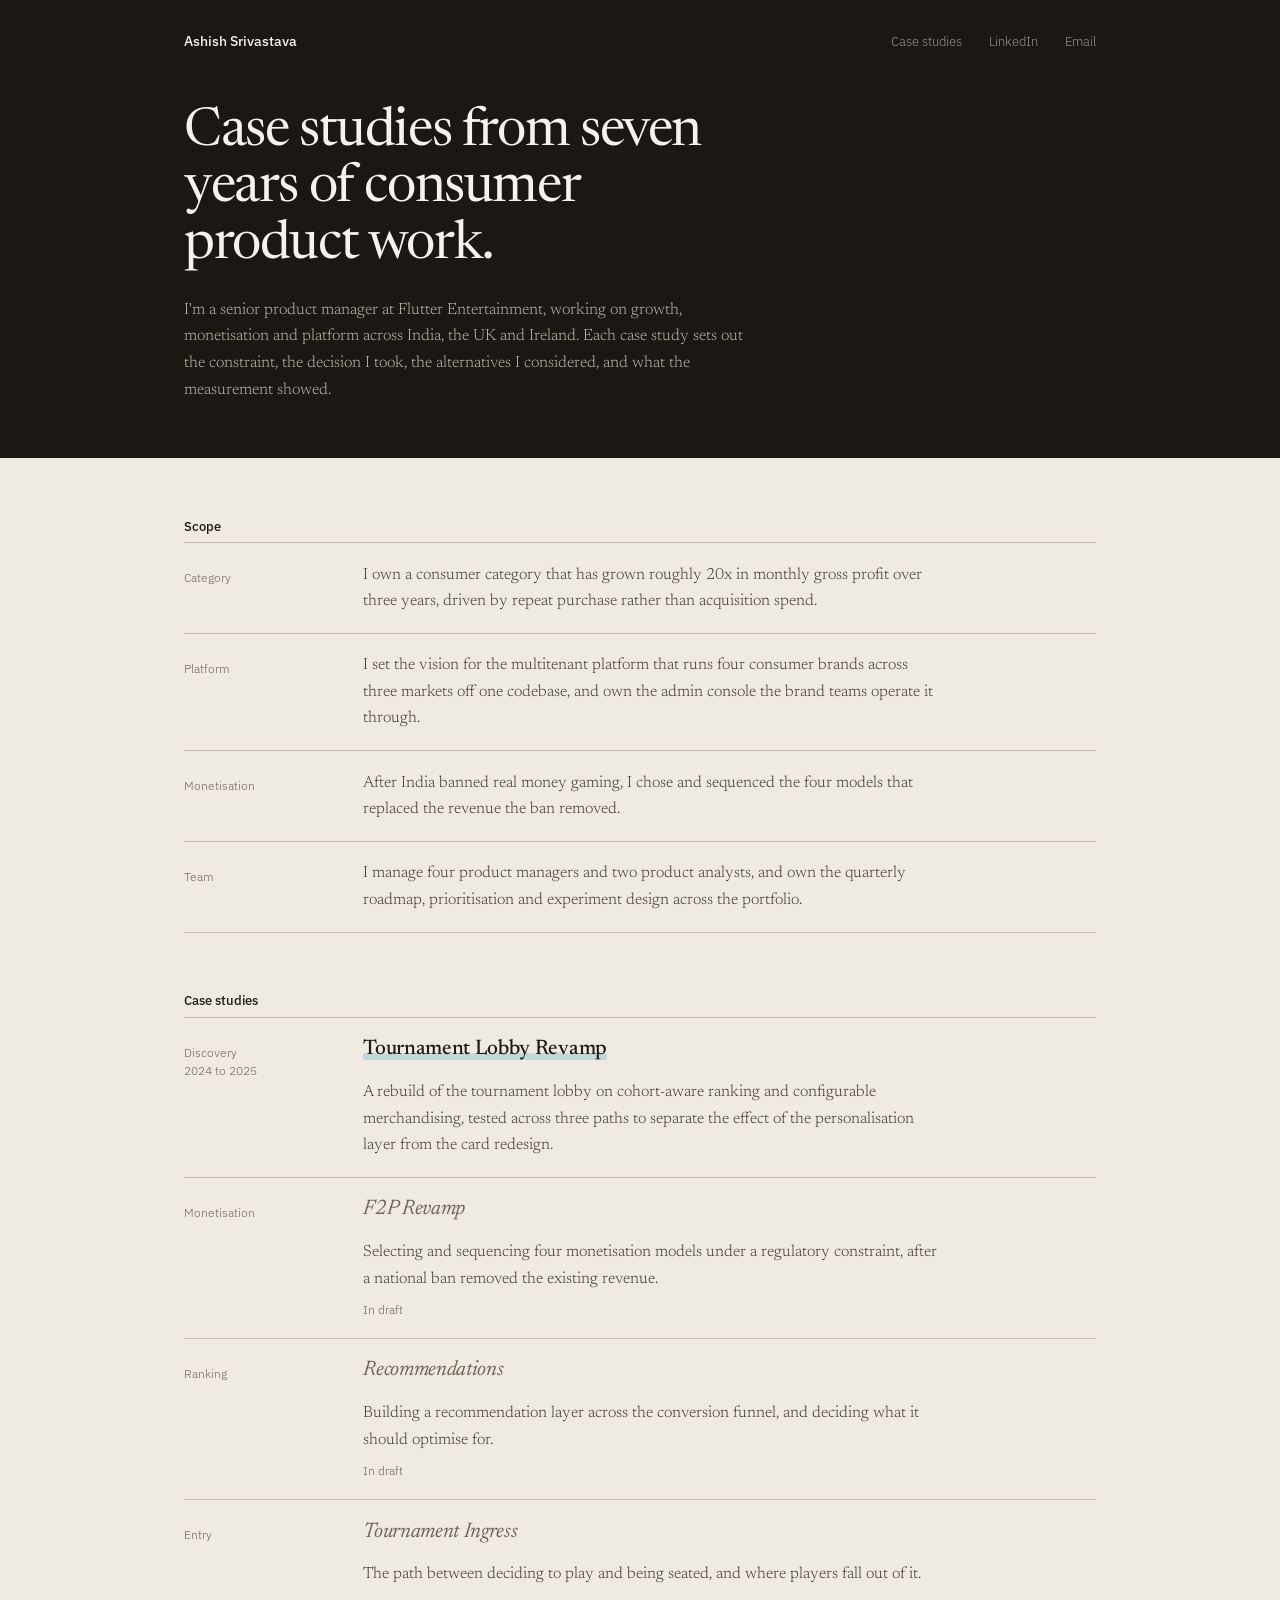
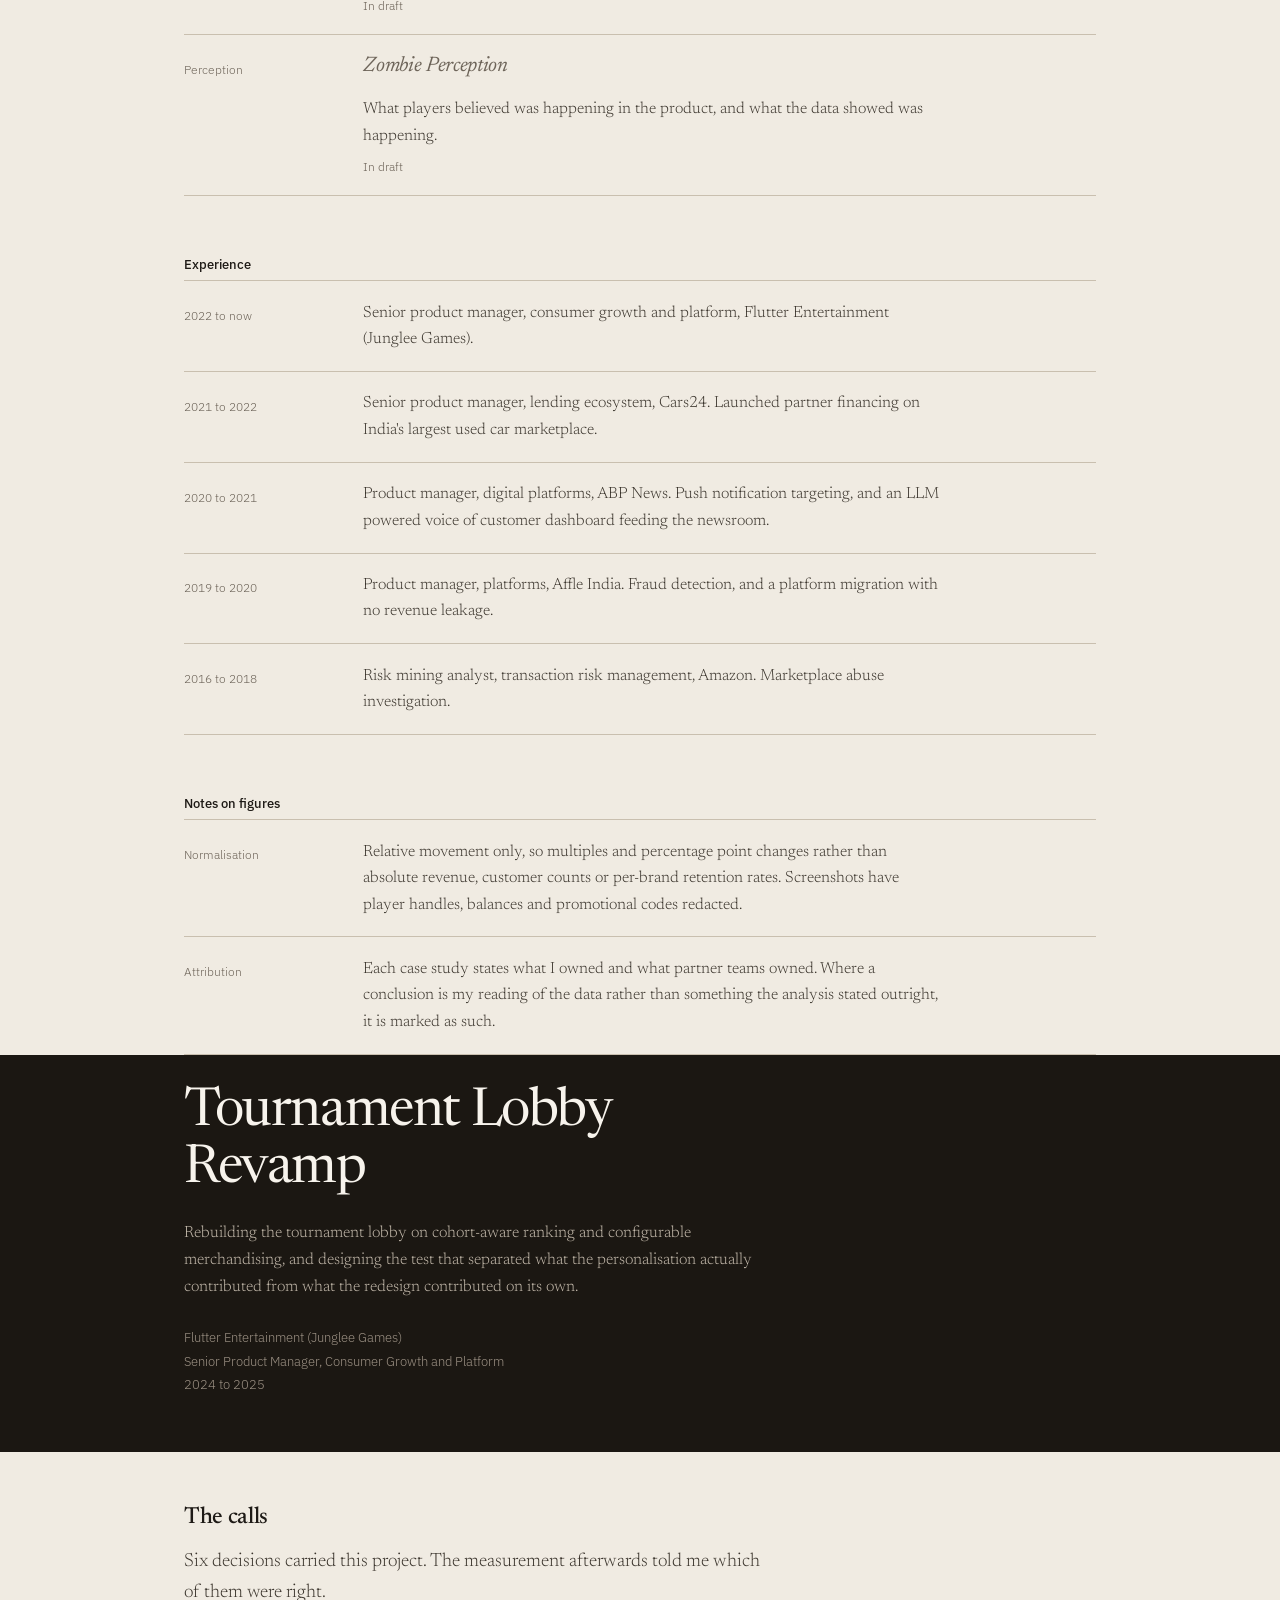
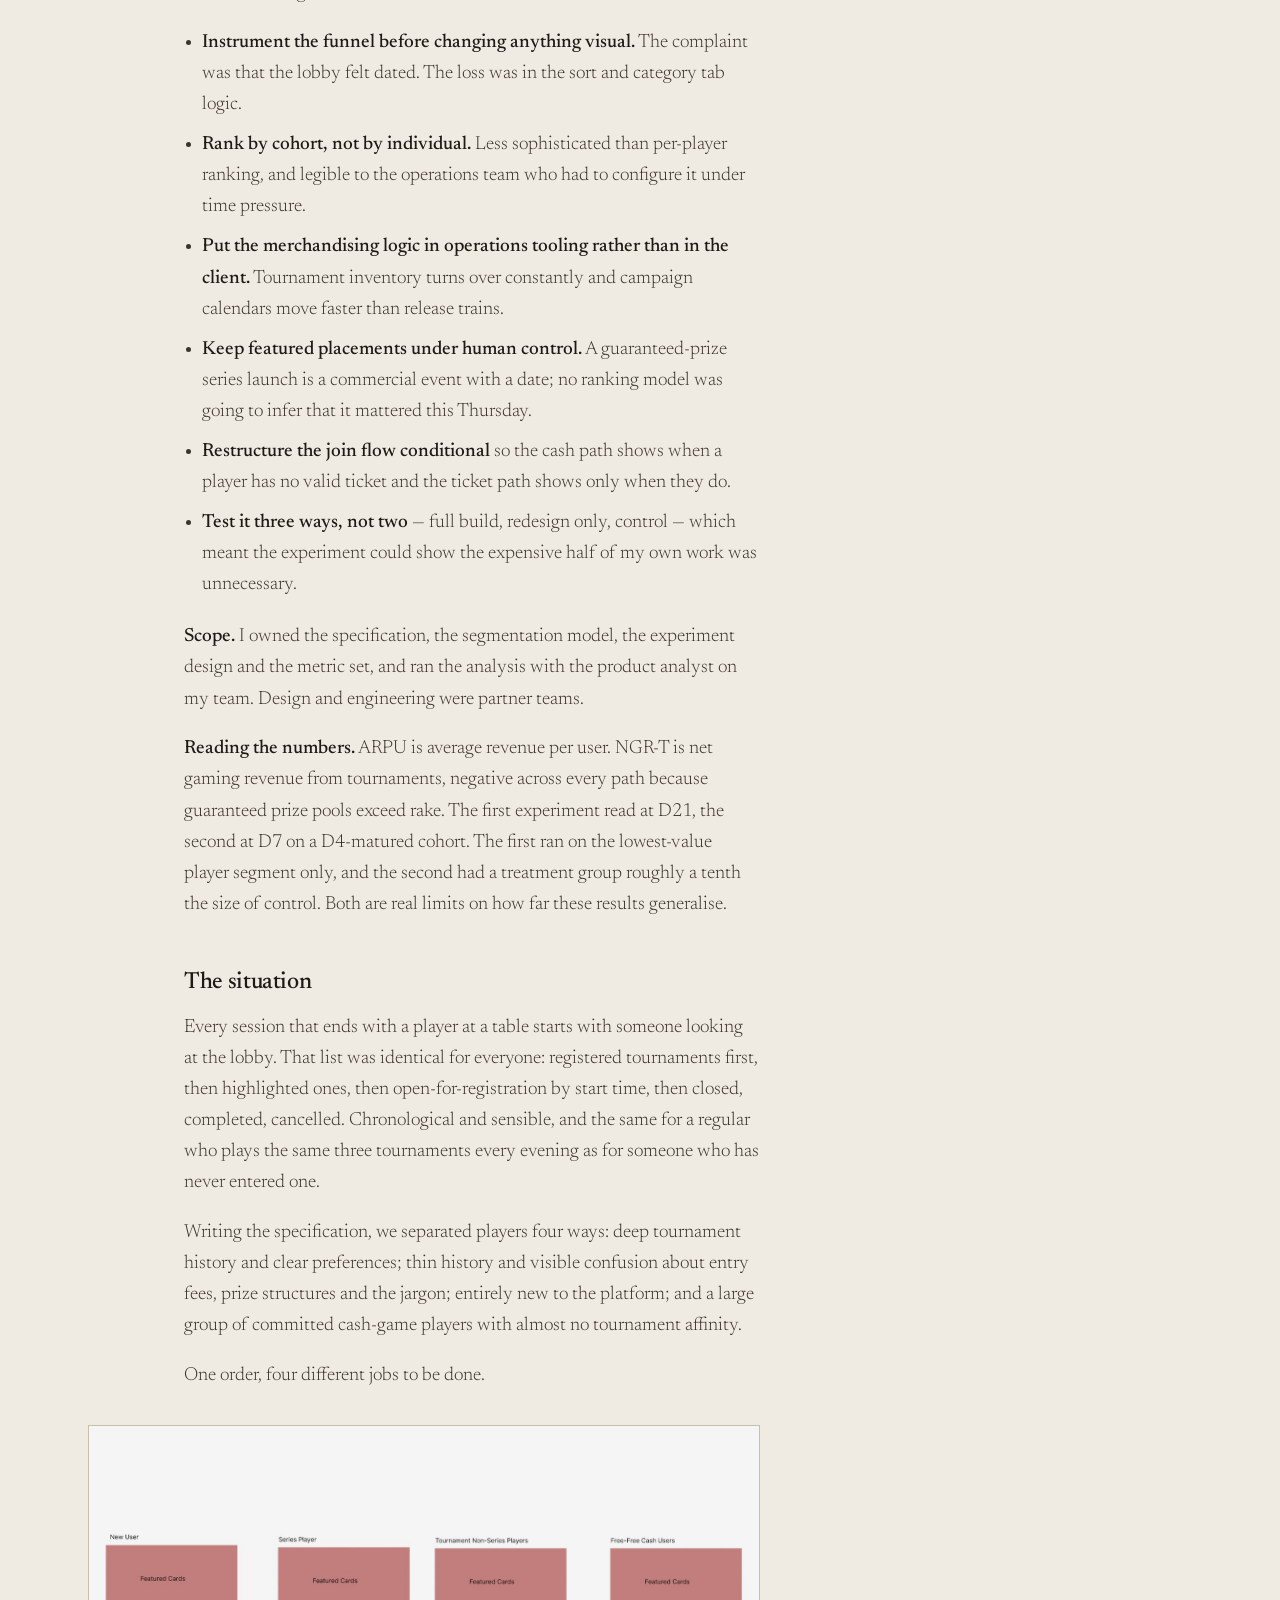
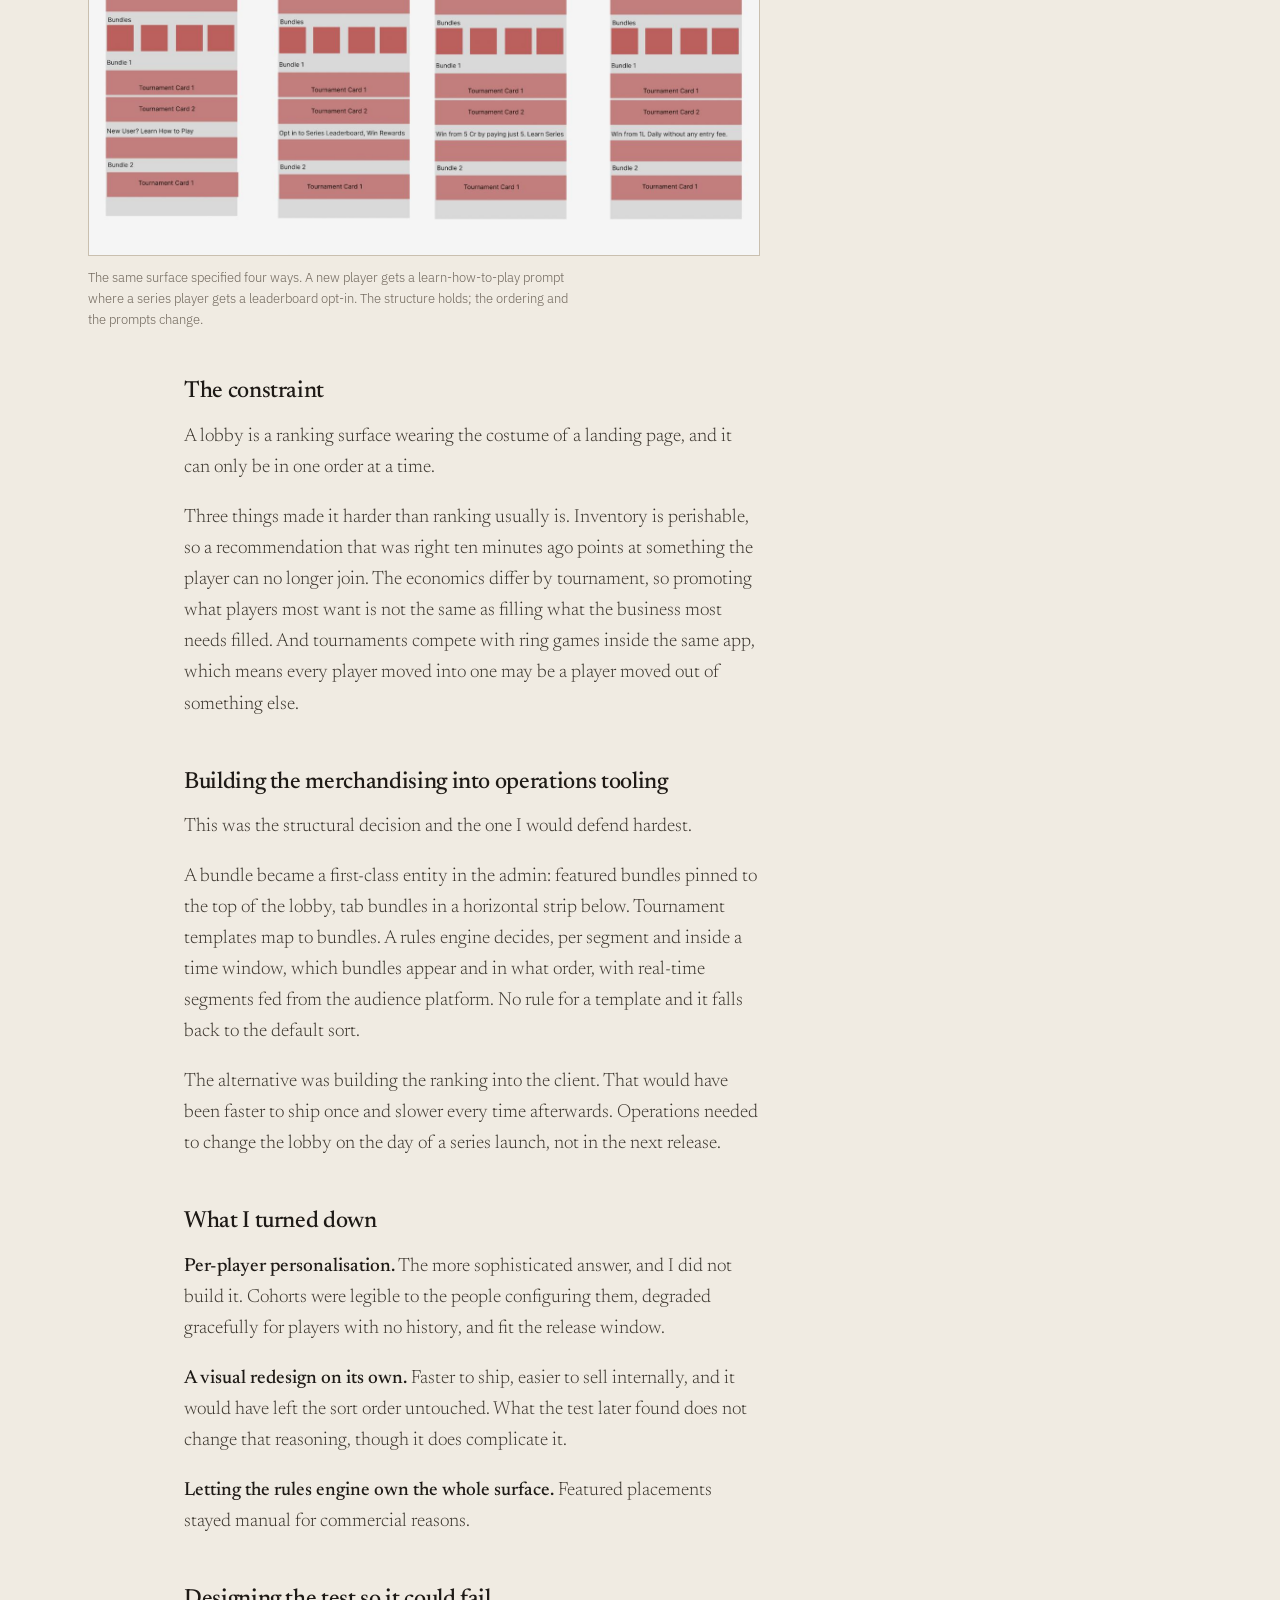
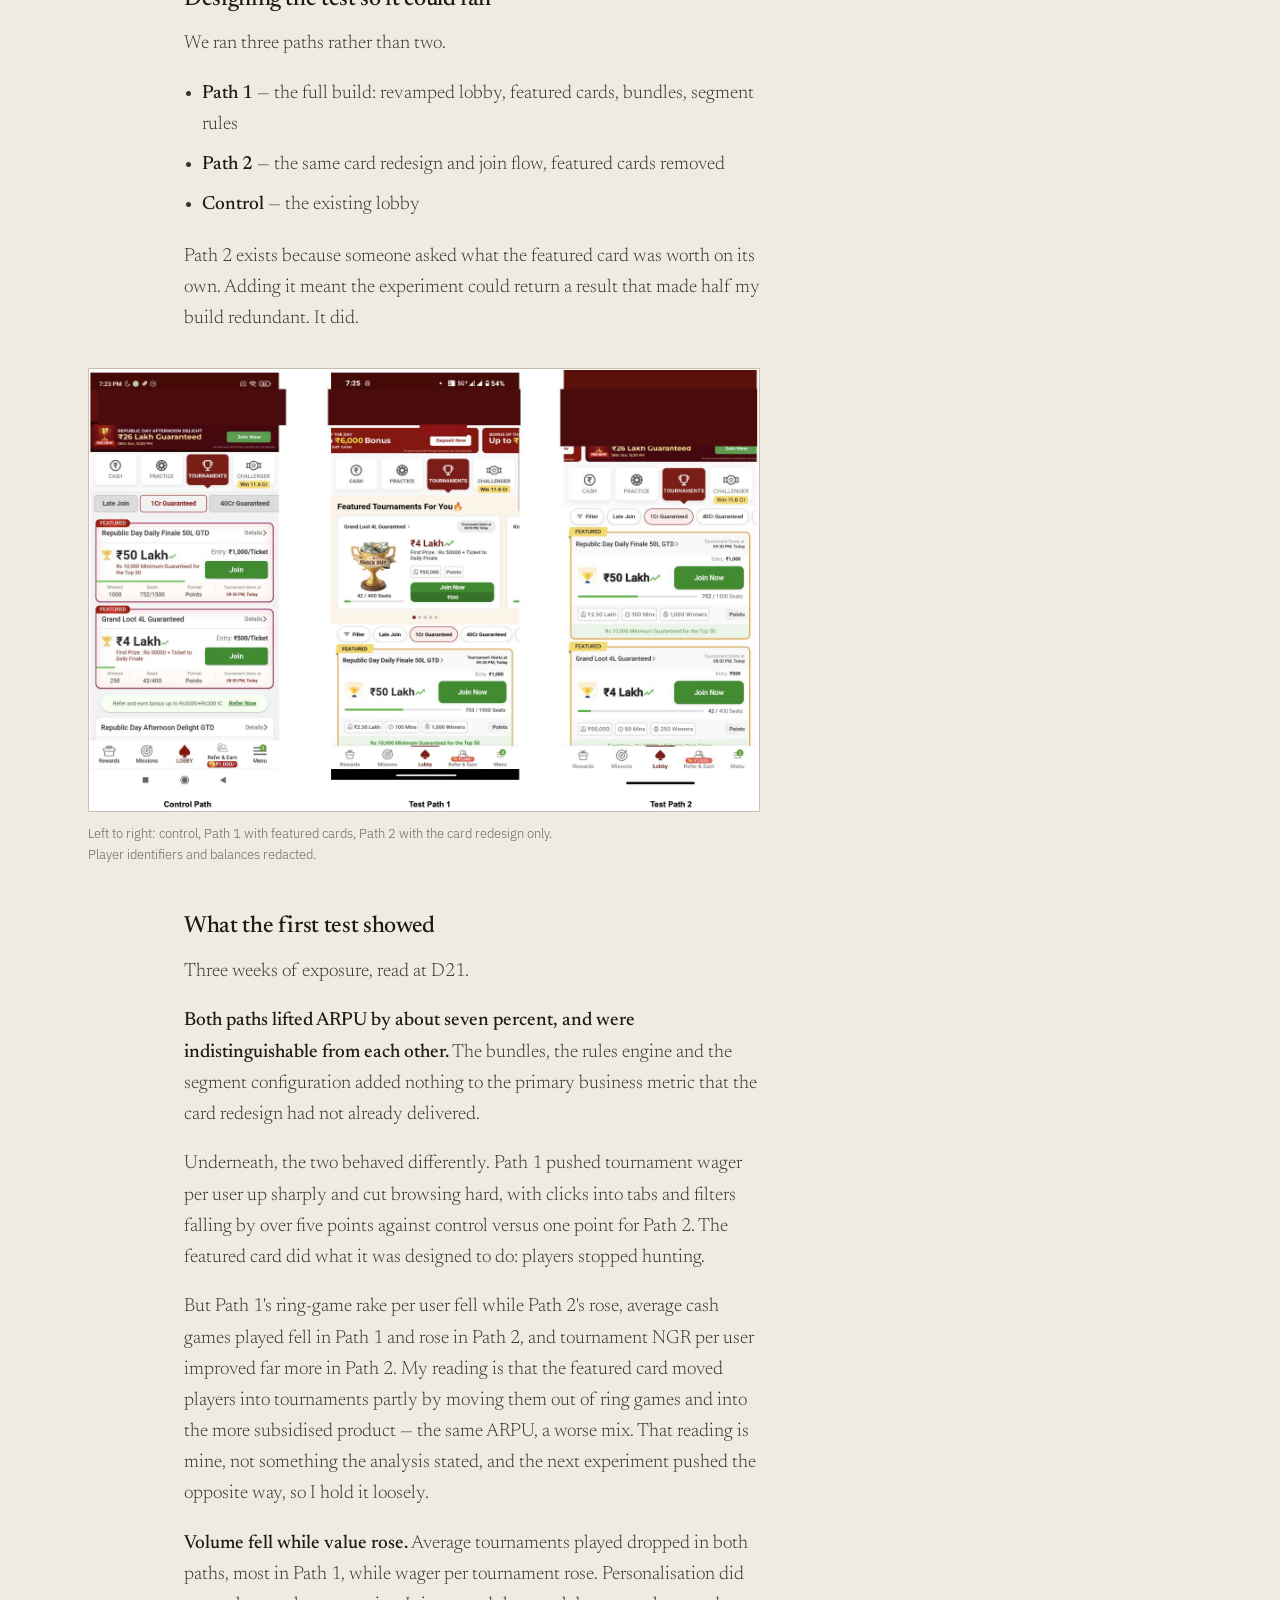
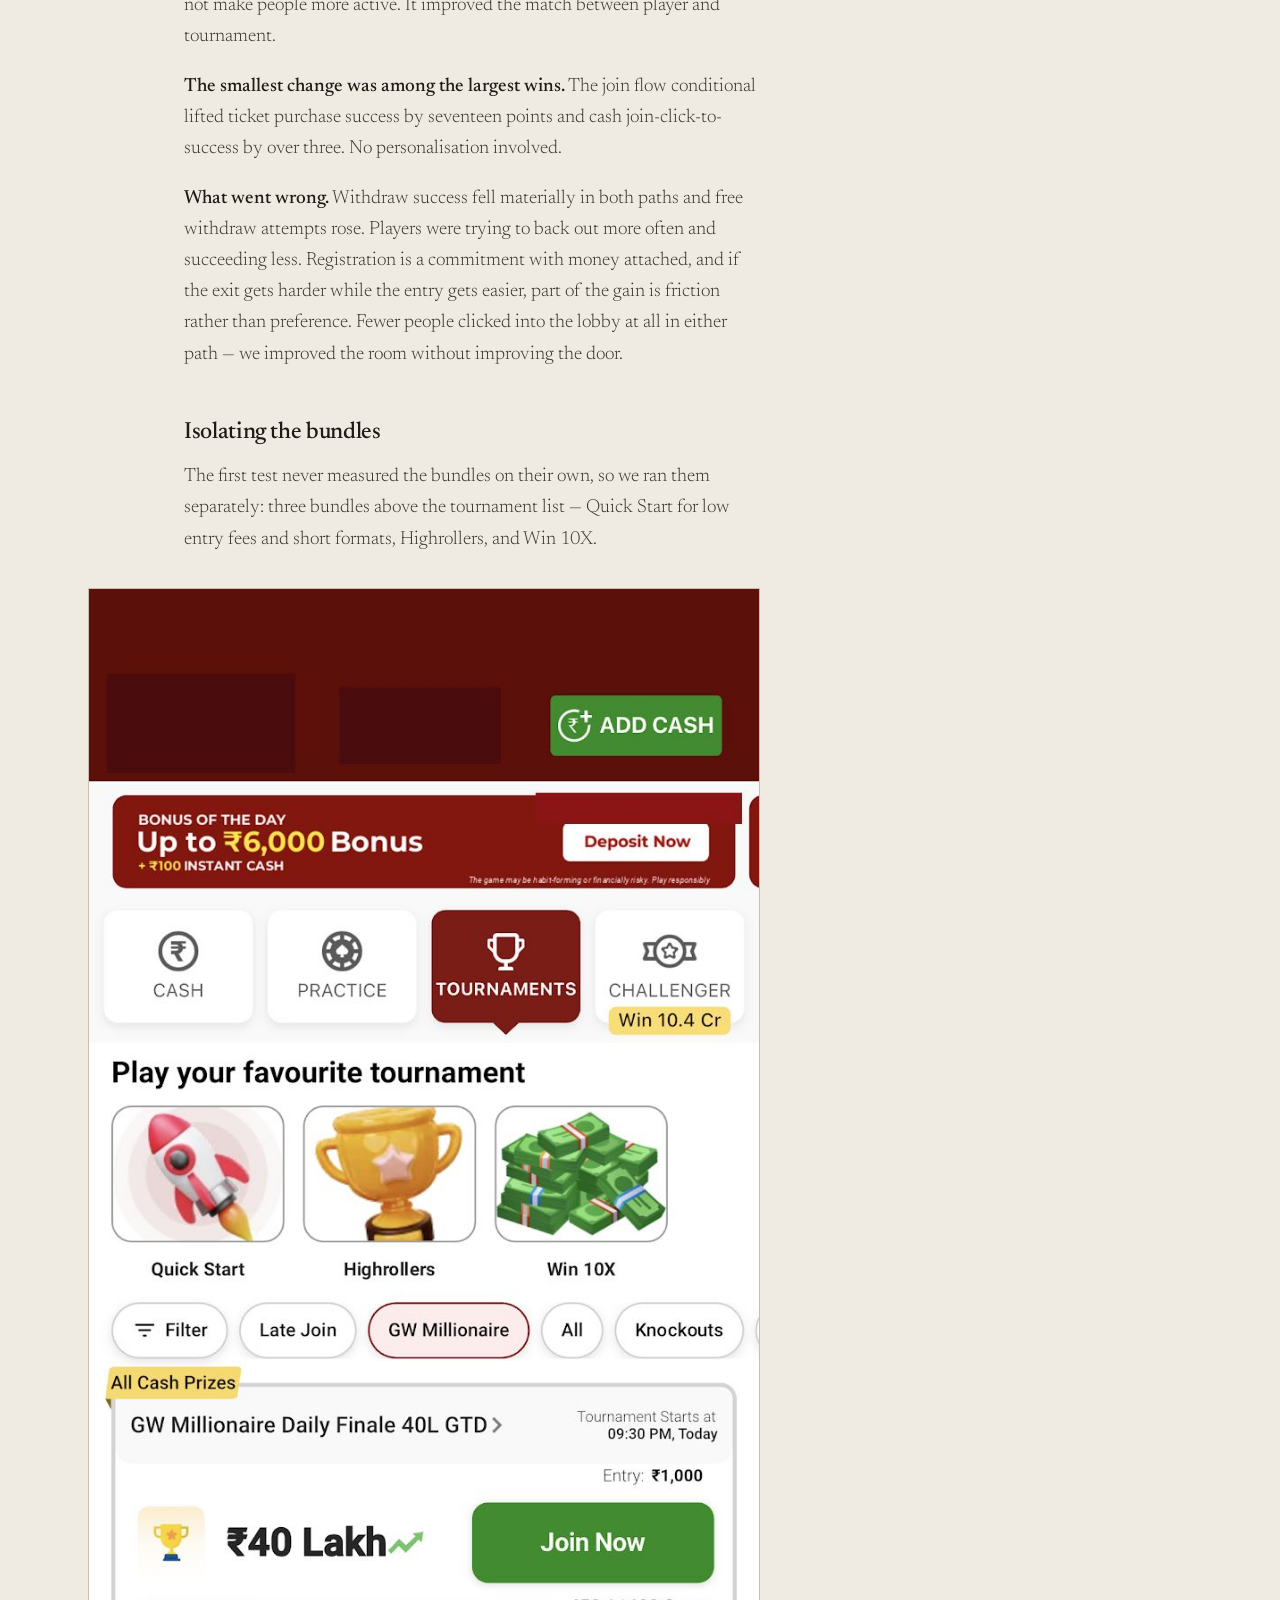
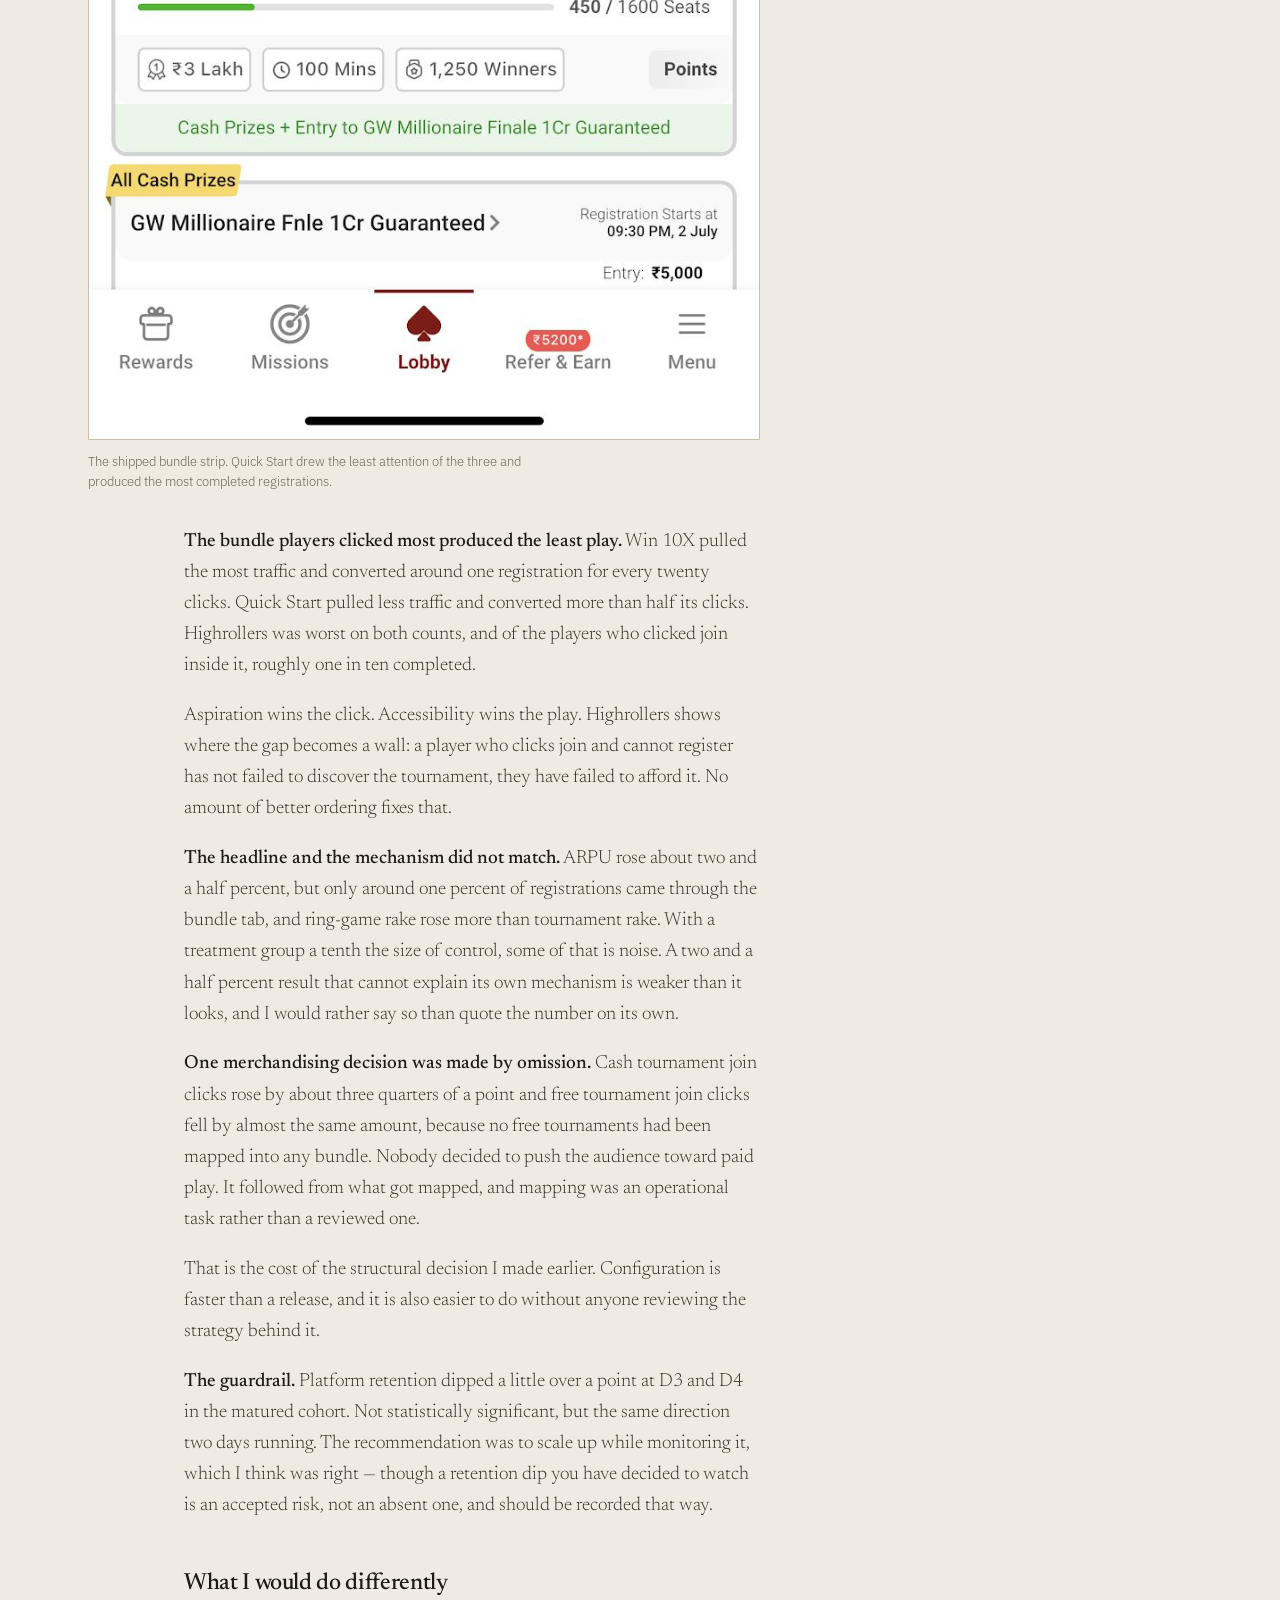
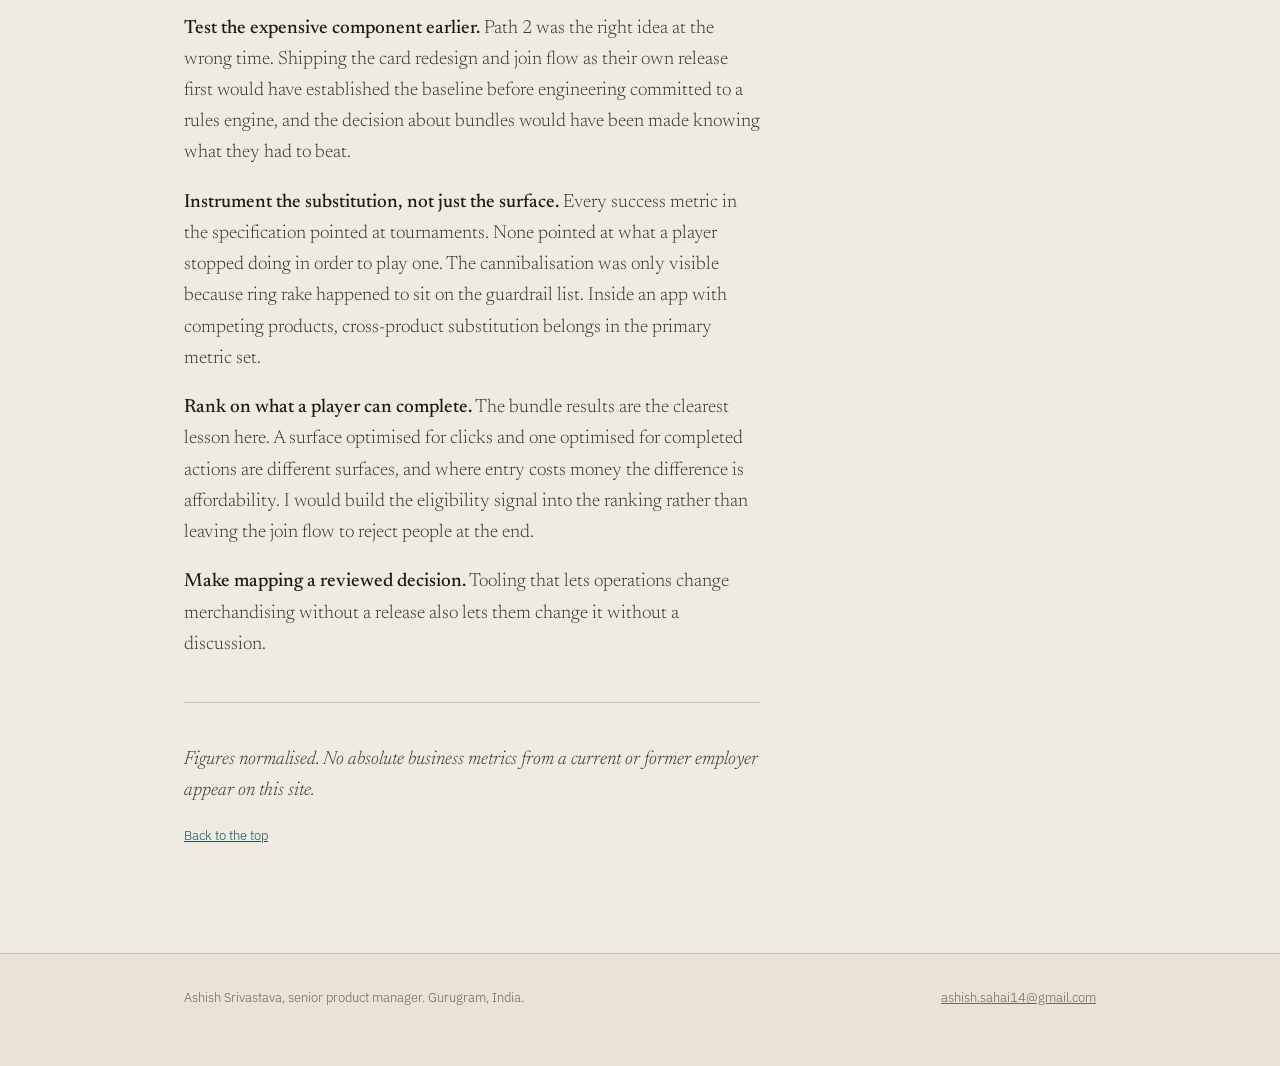
==== index.html @ 42c3ca2f "Rename index (1).html to index.html" ====
<!doctype html>
<html lang="en">
<head>
<meta charset="utf-8">
<meta name="viewport" content="width=device-width, initial-scale=1">
<title>Ashish Srivastava, senior product manager</title>
<meta name="description" content="Case studies on consumer growth, monetisation and platform product work. Decisions, alternatives considered, and what the measurement showed.">
<link rel="preconnect" href="https://fonts.googleapis.com">
<link rel="preconnect" href="https://fonts.gstatic.com" crossorigin>
<link href="https://fonts.googleapis.com/css2?family=Newsreader:ital,opsz,wght@0,6..72,300;0,6..72,400;0,6..72,500;1,6..72,300;1,6..72,400&family=IBM+Plex+Sans:wght@400;500&display=swap" rel="stylesheet">
<style>
:root{
  --paper:#F0EBE2; --paper-deep:#E8E2D7; --block:#1B1712;
  --ink:#1E1A16; --body:#3A342C; --muted:#6E655A;
  --rule:#C9BFAF; --link:#1B4D5A; --highlight:#BFD9DB;
  --on-block:#F7F3EC; --on-block-dim:#C4BAAC; --on-block-mute:#9C9184;
  --serif:"Newsreader",Georgia,serif;
  --sans:"IBM Plex Sans",system-ui,sans-serif;
  --measure:36rem;
}
*{box-sizing:border-box}
html{-webkit-text-size-adjust:100%}
body{margin:0;background:var(--paper);color:var(--ink);
  font-family:var(--serif);font-size:19px;line-height:1.64;font-weight:300;font-optical-sizing:auto}
.wrap{max-width:62rem;margin:0 auto;padding:0 2.5rem}

.band{background:var(--block);color:var(--on-block);padding:1.9rem 0 3.4rem}
.mast{display:flex;justify-content:space-between;align-items:baseline;gap:2rem;flex-wrap:wrap;padding-bottom:3.2rem}
.mast .name{font-family:var(--sans);font-size:.88rem;font-weight:500;color:var(--on-block);text-decoration:none}
.mast nav{font-family:var(--sans);font-size:.83rem}
.mast nav a{color:var(--on-block-mute);text-decoration:none;margin-left:1.5rem}
.mast nav a:hover{color:var(--on-block);text-decoration:underline;text-underline-offset:3px}
.band h1{font-family:var(--serif);font-weight:400;font-size:clamp(2.15rem,5.4vw,3.35rem);
  line-height:1.06;letter-spacing:-.026em;margin:0 0 1.35rem;max-width:18ch;color:var(--on-block)}
.band .standfirst{max-width:var(--measure);margin:0;color:var(--on-block-dim);font-size:1.02rem}
.band .facts{font-family:var(--sans);font-size:.8rem;color:var(--on-block-mute);line-height:1.85;margin-top:1.6rem}
.band .facts span{display:block}

h2.section{font-family:var(--sans);font-size:.83rem;font-weight:500;color:var(--ink);margin:3.6rem 0 .3rem}
.rows{border-bottom:1px solid var(--rule)}
.row{display:grid;grid-template-columns:9rem 1fr;gap:2.2rem;padding:1.15rem 0;border-top:1px solid var(--rule)}
.row .label{font-family:var(--sans);font-size:.78rem;line-height:1.5;color:var(--muted);padding-top:.4rem}
.row .body{color:var(--body);font-size:1.01rem;max-width:var(--measure)}
.row .body>*:first-child{margin-top:0}
.row .body>*:last-child{margin-bottom:0}
.row h3{font-family:var(--serif);font-weight:500;font-size:1.32rem;line-height:1.26;
  letter-spacing:-.015em;margin:0 0 .45rem;color:var(--ink)}
.row h3 a{color:var(--ink);text-decoration:none;box-shadow:inset 0 -.42rem 0 var(--highlight)}
.row h3 a:hover{box-shadow:inset 0 -1.15rem 0 var(--highlight)}
.row.draft h3{color:var(--muted);font-weight:400;font-style:italic}
.status{display:block;font-family:var(--sans);font-size:.72rem;color:var(--muted);margin-top:.55rem}

.article{padding:3.2rem 0 1rem}
.prose{max-width:var(--measure)}
.prose h2{font-family:var(--serif);font-weight:500;font-size:1.46rem;line-height:1.28;
  letter-spacing:-.015em;margin:3rem 0 .85rem}
.prose h2:first-of-type{margin-top:0}
.prose p{margin:0 0 1.15rem;color:var(--body)}
.prose ul{margin:0 0 1.3rem;padding-left:1.15rem;color:var(--body)}
.prose li{margin-bottom:.55rem}
.prose strong{font-weight:500;color:var(--ink)}
.prose hr{border:0;border-top:1px solid var(--rule);margin:2.6rem 0}
.prose a{color:var(--link)}
.prose figure{margin:2.1rem 0}
.prose figure img{display:block;width:100%;height:auto;border:1px solid var(--rule);background:#fff}
.prose figcaption{font-family:var(--sans);font-size:.79rem;color:var(--muted);
  line-height:1.65;max-width:30rem;margin-top:.65rem}
@media (min-width:66rem){.prose figure{margin-left:-6rem;width:calc(100% + 6rem)}}

footer{margin-top:4.5rem;background:var(--paper-deep);border-top:1px solid var(--rule);padding:2.1rem 0 3.6rem}
footer .wrap{display:flex;justify-content:space-between;gap:1.5rem;flex-wrap:wrap;
  font-family:var(--sans);font-size:.81rem;color:var(--muted)}
footer a{color:var(--muted)}
footer a:hover{color:var(--link)}
a:focus-visible{outline:2px solid var(--link);outline-offset:3px}
.band a:focus-visible{outline-color:var(--highlight)}

@media (max-width:46rem){
  body{font-size:18px}
  .wrap{padding:0 1.4rem}
  .band{padding:1.5rem 0 2.6rem}
  .mast{padding-bottom:2.2rem}
  .mast nav a{margin-left:0;margin-right:1.2rem}
  .row{grid-template-columns:1fr;gap:.5rem;padding:1.2rem 0}
  .row .label{padding-top:0}
  .prose figure{width:100%;margin-left:0}
}
@media (prefers-reduced-motion:reduce){*{transition:none!important;animation:none!important}}

.divider{background:var(--block);height:1px;margin:0}
.backtop{font-family:var(--sans);font-size:.82rem;margin:2.6rem 0 0}
.backtop a{color:var(--link)}

</style>
</head>
<body id="top">
<header class="band">
  <div class="wrap">
    <div class="mast">
      <a class="name" href="#top">Ashish Srivastava</a>
      <nav>
        <a href="#case-studies">Case studies</a>
        <a href="https://linkedin.com/in/ashishsrivastava">LinkedIn</a>
        <a href="mailto:ashish.sahai14@gmail.com">Email</a>
      </nav>
    </div>
    <h1>Case studies from seven years of consumer product work.</h1>
    <p class="standfirst">I'm a senior product manager at Flutter Entertainment, working on growth, monetisation and platform across India, the UK and Ireland. Each case study sets out the constraint, the decision I took, the alternatives I considered, and what the measurement showed.</p>
  </div>
</header>

<main>

<div class="wrap">

  <h2 class="section">Scope</h2>
  <div class="rows">
    <div class="row">
      <div class="label">Category</div>
      <div class="body"><p>I own a consumer category that has grown roughly 20x in monthly gross profit over three years, driven by repeat purchase rather than acquisition spend.</p></div>
    </div>
    <div class="row">
      <div class="label">Platform</div>
      <div class="body"><p>I set the vision for the multitenant platform that runs four consumer brands across three markets off one codebase, and own the admin console the brand teams operate it through.</p></div>
    </div>
    <div class="row">
      <div class="label">Monetisation</div>
      <div class="body"><p>After India banned real money gaming, I chose and sequenced the four models that replaced the revenue the ban removed.</p></div>
    </div>
    <div class="row">
      <div class="label">Team</div>
      <div class="body"><p>I manage four product managers and two product analysts, and own the quarterly roadmap, prioritisation and experiment design across the portfolio.</p></div>
    </div>
  </div>

  <h2 class="section" id="case-studies">Case studies</h2>
  <div class="rows">
    <div class="row">
      <div class="label">Discovery<br>2024 to 2025</div>
      <div class="body">
        <h3><a href="#tournament-lobby-revamp">Tournament Lobby Revamp</a></h3>
        <p>A rebuild of the tournament lobby on cohort-aware ranking and configurable merchandising, tested across three paths to separate the effect of the personalisation layer from the card redesign.</p>
      </div>
    </div>
    <div class="row draft">
      <div class="label">Monetisation</div>
      <div class="body">
        <h3>F2P Revamp</h3>
        <p>Selecting and sequencing four monetisation models under a regulatory constraint, after a national ban removed the existing revenue.<span class="status">In draft</span></p>
      </div>
    </div>
    <div class="row draft">
      <div class="label">Ranking</div>
      <div class="body">
        <h3>Recommendations</h3>
        <p>Building a recommendation layer across the conversion funnel, and deciding what it should optimise for.<span class="status">In draft</span></p>
      </div>
    </div>
    <div class="row draft">
      <div class="label">Entry</div>
      <div class="body">
        <h3>Tournament Ingress</h3>
        <p>The path between deciding to play and being seated, and where players fall out of it.<span class="status">In draft</span></p>
      </div>
    </div>
    <div class="row draft">
      <div class="label">Perception</div>
      <div class="body">
        <h3>Zombie Perception</h3>
        <p>What players believed was happening in the product, and what the data showed was happening.<span class="status">In draft</span></p>
      </div>
    </div>
  </div>

  <h2 class="section">Experience</h2>
  <div class="rows">
    <div class="row">
      <div class="label">2022 to now</div>
      <div class="body"><p>Senior product manager, consumer growth and platform, Flutter Entertainment (Junglee Games).</p></div>
    </div>
    <div class="row">
      <div class="label">2021 to 2022</div>
      <div class="body"><p>Senior product manager, lending ecosystem, Cars24. Launched partner financing on India's largest used car marketplace.</p></div>
    </div>
    <div class="row">
      <div class="label">2020 to 2021</div>
      <div class="body"><p>Product manager, digital platforms, ABP News. Push notification targeting, and an LLM powered voice of customer dashboard feeding the newsroom.</p></div>
    </div>
    <div class="row">
      <div class="label">2019 to 2020</div>
      <div class="body"><p>Product manager, platforms, Affle India. Fraud detection, and a platform migration with no revenue leakage.</p></div>
    </div>
    <div class="row">
      <div class="label">2016 to 2018</div>
      <div class="body"><p>Risk mining analyst, transaction risk management, Amazon. Marketplace abuse investigation.</p></div>
    </div>
  </div>

  <h2 class="section">Notes on figures</h2>
  <div class="rows">
    <div class="row">
      <div class="label">Normalisation</div>
      <div class="body"><p>Relative movement only, so multiples and percentage point changes rather than absolute revenue, customer counts or per-brand retention rates. Screenshots have player handles, balances and promotional codes redacted.</p></div>
    </div>
    <div class="row">
      <div class="label">Attribution</div>
      <div class="body"><p>Each case study states what I owned and what partner teams owned. Where a conclusion is my reading of the data rather than something the analysis stated outright, it is marked as such.</p></div>
    </div>
  </div>

</div>

</main>

<header class="band" id="tournament-lobby-revamp">
  <div class="wrap">
    <h1>Tournament Lobby Revamp</h1>
    <p class="standfirst">Rebuilding the tournament lobby on cohort-aware ranking and configurable merchandising, and designing the test that separated what the personalisation actually contributed from what the redesign contributed on its own.</p>
    <div class="facts"><span>Flutter Entertainment (Junglee Games)</span><span>Senior Product Manager, Consumer Growth and Platform</span><span>2024 to 2025</span></div>
  </div>
</header>

<main class="article"><div class="wrap"><div class="prose">
<h2>The calls</h2>
<p>Six decisions carried this project. The measurement afterwards told me which
of them were right.</p>
<ul>
<li><strong>Instrument the funnel before changing anything visual.</strong> The complaint was
  that the lobby felt dated. The loss was in the sort and category tab logic.</li>
<li><strong>Rank by cohort, not by individual.</strong> Less sophisticated than per-player
  ranking, and legible to the operations team who had to configure it under
  time pressure.</li>
<li><strong>Put the merchandising logic in operations tooling rather than in the
  client.</strong> Tournament inventory turns over constantly and campaign calendars
  move faster than release trains.</li>
<li><strong>Keep featured placements under human control.</strong> A guaranteed-prize series
  launch is a commercial event with a date; no ranking model was going to infer
  that it mattered this Thursday.</li>
<li><strong>Restructure the join flow conditional</strong> so the cash path shows when a player
  has no valid ticket and the ticket path shows only when they do.</li>
<li><strong>Test it three ways, not two</strong> — full build, redesign only, control — which
  meant the experiment could show the expensive half of my own work was
  unnecessary.</li>
</ul>
<p><strong>Scope.</strong> I owned the specification, the segmentation model, the experiment
design and the metric set, and ran the analysis with the product analyst on my
team. Design and engineering were partner teams.</p>
<!-- TODO Ashish: add engineering team size and the design partner's function.
Being precise about what you did not do is what makes the rest credible. -->

<p><strong>Reading the numbers.</strong> ARPU is average revenue per user. NGR-T is net gaming
revenue from tournaments, negative across every path because guaranteed prize
pools exceed rake. The first experiment read at D21, the second at D7 on a
D4-matured cohort. The first ran on the lowest-value player segment only, and
the second had a treatment group roughly a tenth the size of control. Both are
real limits on how far these results generalise.</p>
<h2>The situation</h2>
<p>Every session that ends with a player at a table starts with someone looking at
the lobby. That list was identical for everyone: registered tournaments first,
then highlighted ones, then open-for-registration by start time, then closed,
completed, cancelled. Chronological and sensible, and the same for a regular who
plays the same three tournaments every evening as for someone who has never
entered one.</p>
<p>Writing the specification, we separated players four ways: deep tournament
history and clear preferences; thin history and visible confusion about entry
fees, prize structures and the jargon; entirely new to the platform; and a large
group of committed cash-game players with almost no tournament affinity.</p>
<p>One order, four different jobs to be done.</p>
<figure><img alt="Lobby wireframes showing four different segment layouts side by side" src="[data-uri]"><figcaption>The same surface specified four ways. A new player gets a learn-how-to-play
prompt where a series player gets a leaderboard opt-in. The structure holds;
the ordering and the prompts change.</figcaption></figure>
<h2>The constraint</h2>
<p>A lobby is a ranking surface wearing the costume of a landing page, and it can
only be in one order at a time.</p>
<p>Three things made it harder than ranking usually is. Inventory is perishable, so
a recommendation that was right ten minutes ago points at something the player
can no longer join. The economics differ by tournament, so promoting what
players most want is not the same as filling what the business most needs
filled. And tournaments compete with ring games inside the same app, which means
every player moved into one may be a player moved out of something else.</p>
<h2>Building the merchandising into operations tooling</h2>
<p>This was the structural decision and the one I would defend hardest.</p>
<p>A bundle became a first-class entity in the admin: featured bundles pinned to the
top of the lobby, tab bundles in a horizontal strip below. Tournament templates
map to bundles. A rules engine decides, per segment and inside a time window,
which bundles appear and in what order, with real-time segments fed from the
audience platform. No rule for a template and it falls back to the default sort.</p>
<p>The alternative was building the ranking into the client. That would have been
faster to ship once and slower every time afterwards. Operations needed to change
the lobby on the day of a series launch, not in the next release.</p>
<h2>What I turned down</h2>
<p><strong>Per-player personalisation.</strong> The more sophisticated answer, and I did not
build it. Cohorts were legible to the people configuring them, degraded
gracefully for players with no history, and fit the release window.</p>
<p><strong>A visual redesign on its own.</strong> Faster to ship, easier to sell internally, and
it would have left the sort order untouched. What the test later found does not
change that reasoning, though it does complicate it.</p>
<p><strong>Letting the rules engine own the whole surface.</strong> Featured placements stayed
manual for commercial reasons.</p>
<!-- TODO Ashish: was there a fourth? The spec raised the custom tab cap from 10
to 20 to cover more segments. If there was an argument about how many segments
operations could realistically maintain, that is the governance question every
rules engine eventually meets, and worth a paragraph. -->

<h2>Designing the test so it could fail</h2>
<p>We ran three paths rather than two.</p>
<ul>
<li><strong>Path 1</strong> — the full build: revamped lobby, featured cards, bundles, segment
  rules</li>
<li><strong>Path 2</strong> — the same card redesign and join flow, featured cards removed</li>
<li><strong>Control</strong> — the existing lobby</li>
</ul>
<p>Path 2 exists because someone asked what the featured card was worth on its own.
Adding it meant the experiment could return a result that made half my build
redundant. It did.</p>
<figure><img alt="Control, Path 1 and Path 2 side by side on device" src="[data-uri]"><figcaption>Left to right: control, Path 1 with featured cards, Path 2 with the card
redesign only. Player identifiers and balances redacted.</figcaption></figure>
<h2>What the first test showed</h2>
<p>Three weeks of exposure, read at D21.</p>
<p><strong>Both paths lifted ARPU by about seven percent, and were indistinguishable from
each other.</strong> The bundles, the rules engine and the segment configuration added
nothing to the primary business metric that the card redesign had not already
delivered.</p>
<p>Underneath, the two behaved differently. Path 1 pushed tournament wager per user
up sharply and cut browsing hard, with clicks into tabs and filters falling by
over five points against control versus one point for Path 2. The featured card
did what it was designed to do: players stopped hunting.</p>
<p>But Path 1's ring-game rake per user fell while Path 2's rose, average cash games
played fell in Path 1 and rose in Path 2, and tournament NGR per user improved
far more in Path 2. My reading is that the featured card moved players into
tournaments partly by moving them out of ring games and into the more subsidised
product — the same ARPU, a worse mix. That reading is mine, not something the
analysis stated, and the next experiment pushed the opposite way, so I hold it
loosely.</p>
<p><strong>Volume fell while value rose.</strong> Average tournaments played dropped in both
paths, most in Path 1, while wager per tournament rose. Personalisation did not
make people more active. It improved the match between player and tournament.</p>
<p><strong>The smallest change was among the largest wins.</strong> The join flow conditional
lifted ticket purchase success by seventeen points and cash join-click-to-success
by over three. No personalisation involved.</p>
<p><strong>What went wrong.</strong> Withdraw success fell materially in both paths and free
withdraw attempts rose. Players were trying to back out more often and succeeding
less. Registration is a commitment with money attached, and if the exit gets
harder while the entry gets easier, part of the gain is friction rather than
preference. Fewer people clicked into the lobby at all in either path — we
improved the room without improving the door.</p>
<!-- TODO Ashish: was the withdraw regression diagnosed afterwards? If Phase 2
fixed it, say so. Closing that loop is worth more than the metric that opened
it. -->

<h2>Isolating the bundles</h2>
<p>The first test never measured the bundles on their own, so we ran them
separately: three bundles above the tournament list — Quick Start for low entry
fees and short formats, Highrollers, and Win 10X.</p>
<figure><img alt="The shipped bundle strip: Quick Start, Highrollers and Win 10X" src="[data-uri]"><figcaption>The shipped bundle strip. Quick Start drew the least attention of the three and
produced the most completed registrations.</figcaption></figure>
<p><strong>The bundle players clicked most produced the least play.</strong> Win 10X pulled the
most traffic and converted around one registration for every twenty clicks.
Quick Start pulled less traffic and converted more than half its clicks.
Highrollers was worst on both counts, and of the players who clicked join inside
it, roughly one in ten completed.</p>
<p>Aspiration wins the click. Accessibility wins the play. Highrollers shows where
the gap becomes a wall: a player who clicks join and cannot register has not
failed to discover the tournament, they have failed to afford it. No amount of
better ordering fixes that.</p>
<p><strong>The headline and the mechanism did not match.</strong> ARPU rose about two and a half
percent, but only around one percent of registrations came through the bundle
tab, and ring-game rake rose more than tournament rake. With a treatment group a
tenth the size of control, some of that is noise. A two and a half percent result
that cannot explain its own mechanism is weaker than it looks, and I would rather
say so than quote the number on its own.</p>
<p><strong>One merchandising decision was made by omission.</strong> Cash tournament join clicks
rose by about three quarters of a point and free tournament join clicks fell by
almost the same amount, because no free tournaments had been mapped into any
bundle. Nobody decided to push the audience toward paid play. It followed from
what got mapped, and mapping was an operational task rather than a reviewed one.</p>
<p>That is the cost of the structural decision I made earlier. Configuration is
faster than a release, and it is also easier to do without anyone reviewing the
strategy behind it.</p>
<p><strong>The guardrail.</strong> Platform retention dipped a little over a point at D3 and D4
in the matured cohort. Not statistically significant, but the same direction two
days running. The recommendation was to scale up while monitoring it, which I
think was right — though a retention dip you have decided to watch is an accepted
risk, not an absent one, and should be recorded that way.</p>
<!-- TODO Ashish: what happened after scale-up? Whether the D4 dip resolved, and
whether free tournaments were later mapped into bundles, is the ending this case
study needs. -->

<h2>What I would do differently</h2>
<p><strong>Test the expensive component earlier.</strong> Path 2 was the right idea at the wrong
time. Shipping the card redesign and join flow as their own release first would
have established the baseline before engineering committed to a rules engine, and
the decision about bundles would have been made knowing what they had to beat.</p>
<p><strong>Instrument the substitution, not just the surface.</strong> Every success metric in
the specification pointed at tournaments. None pointed at what a player stopped
doing in order to play one. The cannibalisation was only visible because ring
rake happened to sit on the guardrail list. Inside an app with competing
products, cross-product substitution belongs in the primary metric set.</p>
<p><strong>Rank on what a player can complete.</strong> The bundle results are the clearest
lesson here. A surface optimised for clicks and one optimised for completed
actions are different surfaces, and where entry costs money the difference is
affordability. I would build the eligibility signal into the ranking rather than
leaving the join flow to reject people at the end.</p>
<p><strong>Make mapping a reviewed decision.</strong> Tooling that lets operations change
merchandising without a release also lets them change it without a discussion.</p>
<hr />
<!-- TODO Ashish, before publishing:
1. Check whether the Path 1 variant actually shipped. Showing the live app is one
   thing; publishing an unshipped variant is a different disclosure.
2. Never paste reviewer names, the Jira epic ID, or Figma and Drive links into
   any file in this repository. -->

<p><em>Figures normalised. No absolute business metrics from a current or former
employer appear on this site.</em></p>
<p class="backtop"><a href="#top">Back to the top</a></p>
</div></div></main>

<footer>
  <div class="wrap">
    <div>Ashish Srivastava, senior product manager. Gurugram, India.</div>
    <div><a href="mailto:ashish.sahai14@gmail.com">ashish.sahai14@gmail.com</a></div>
  </div>
</footer>
</body>
</html>
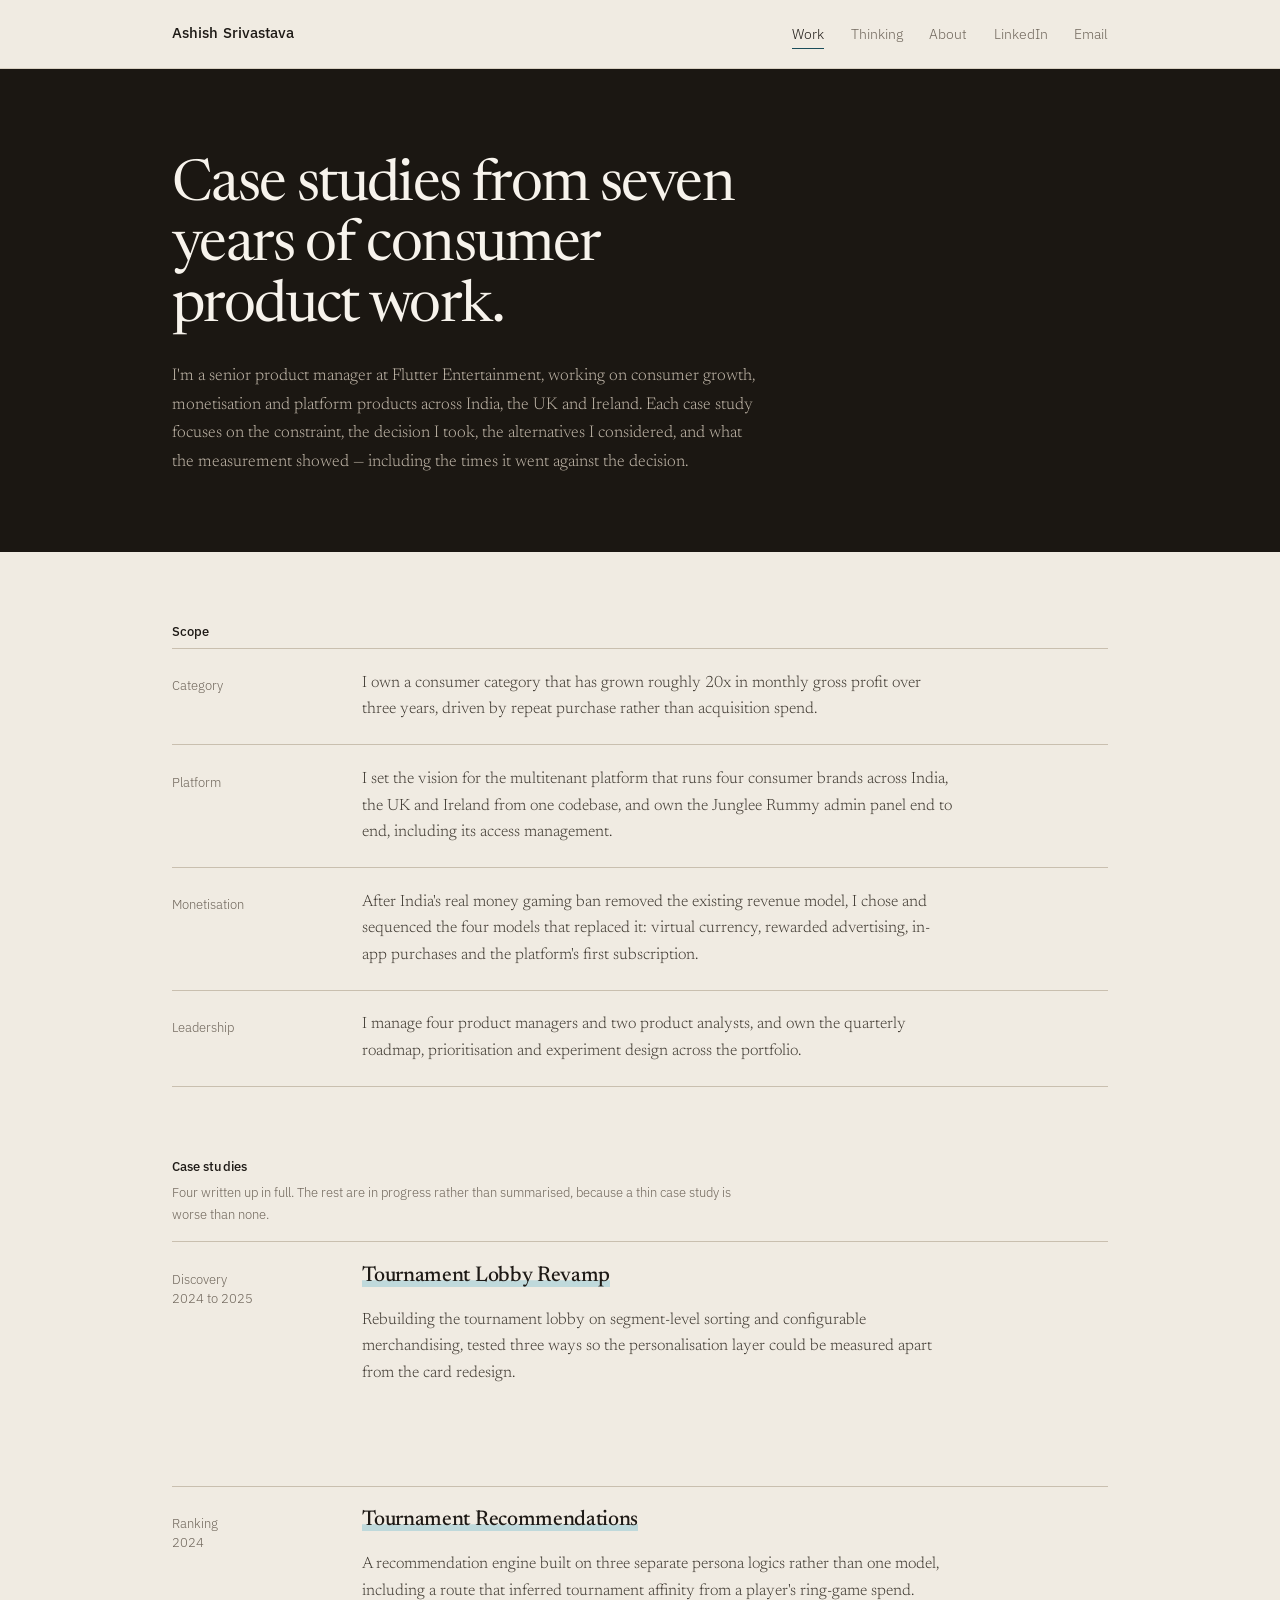
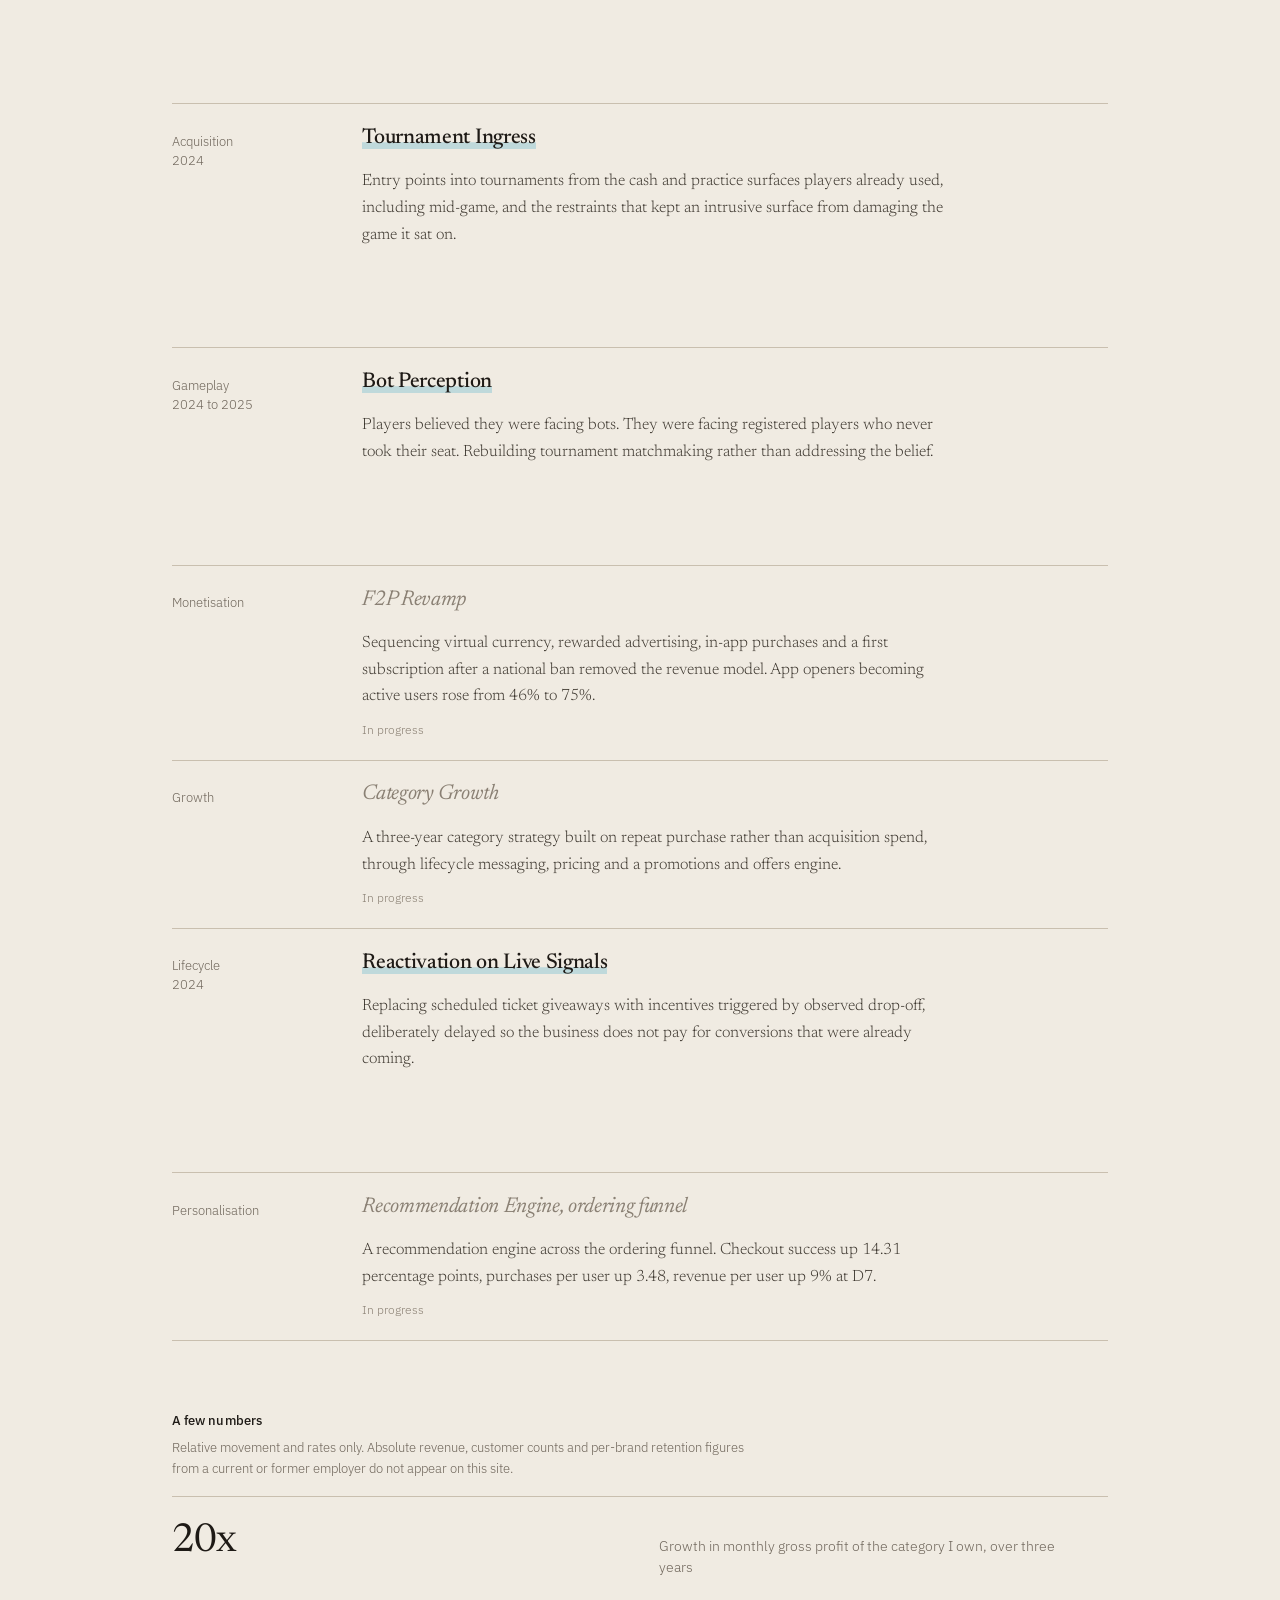
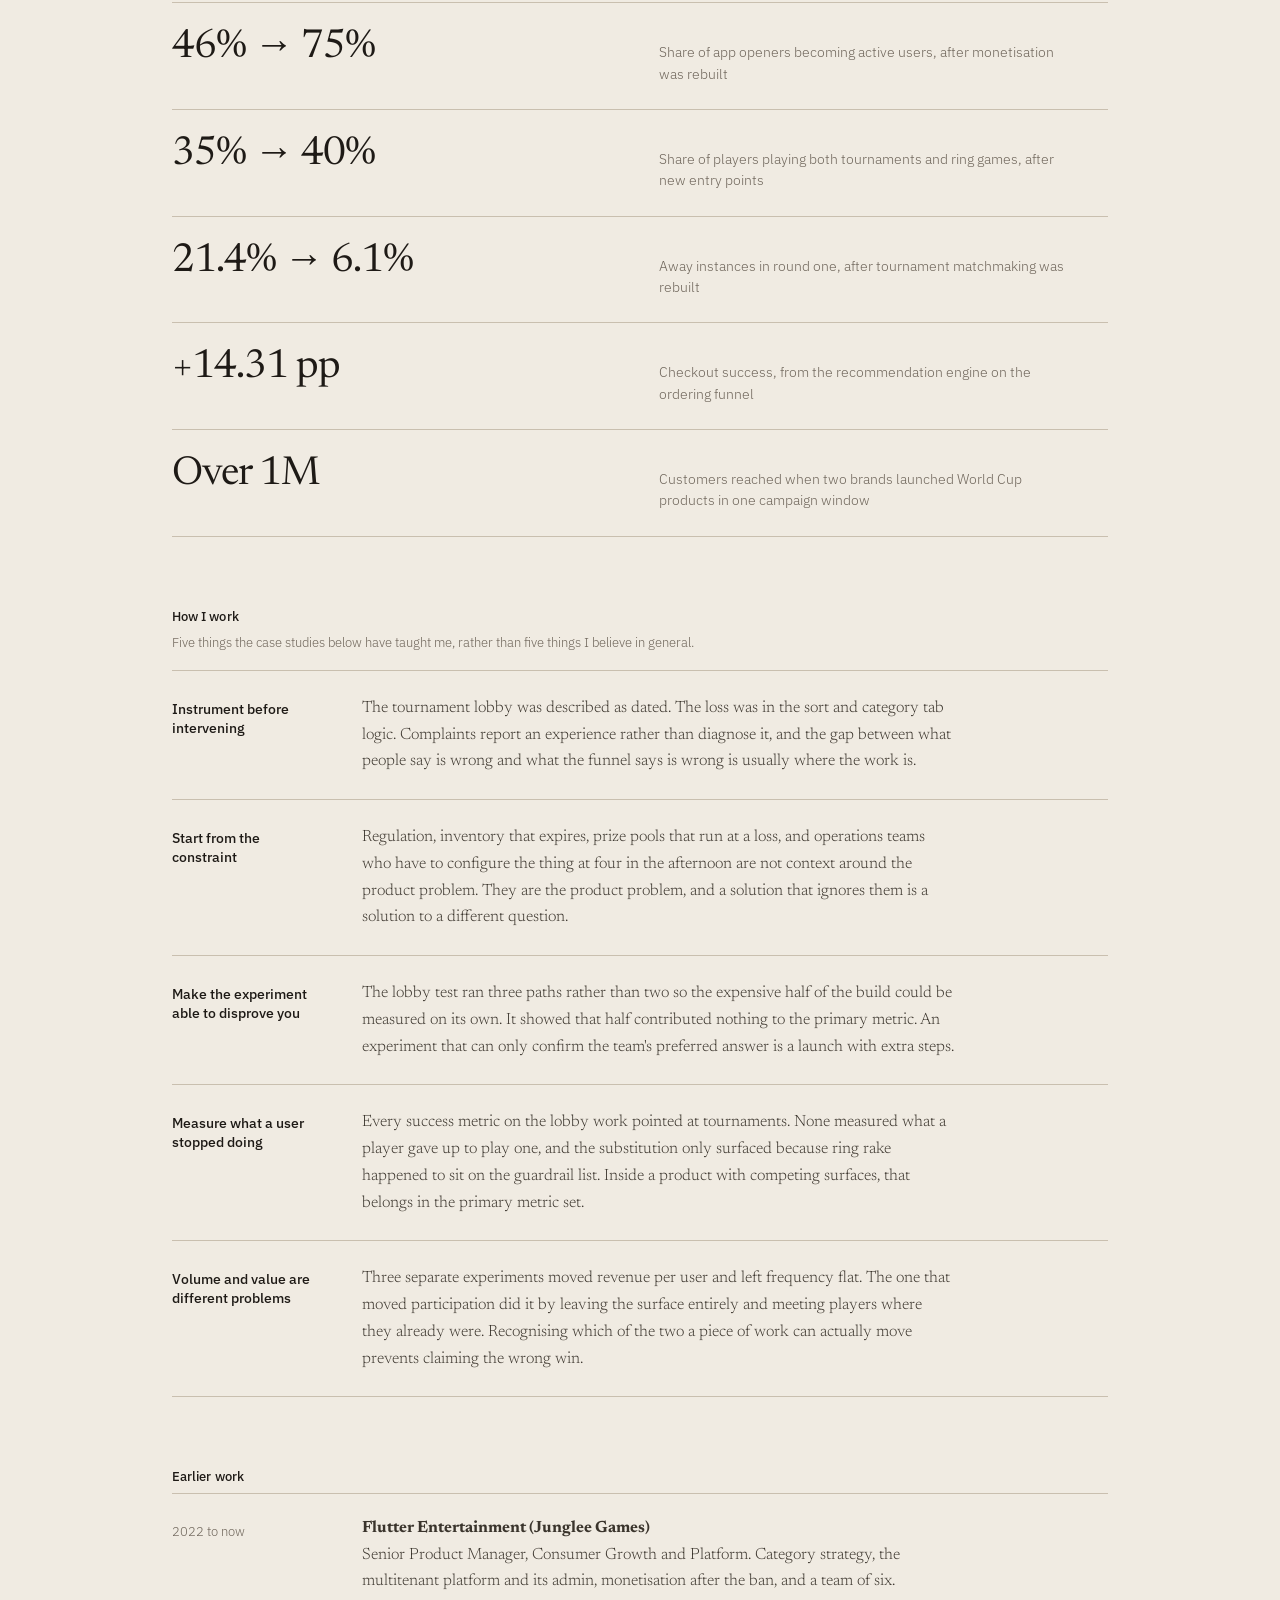
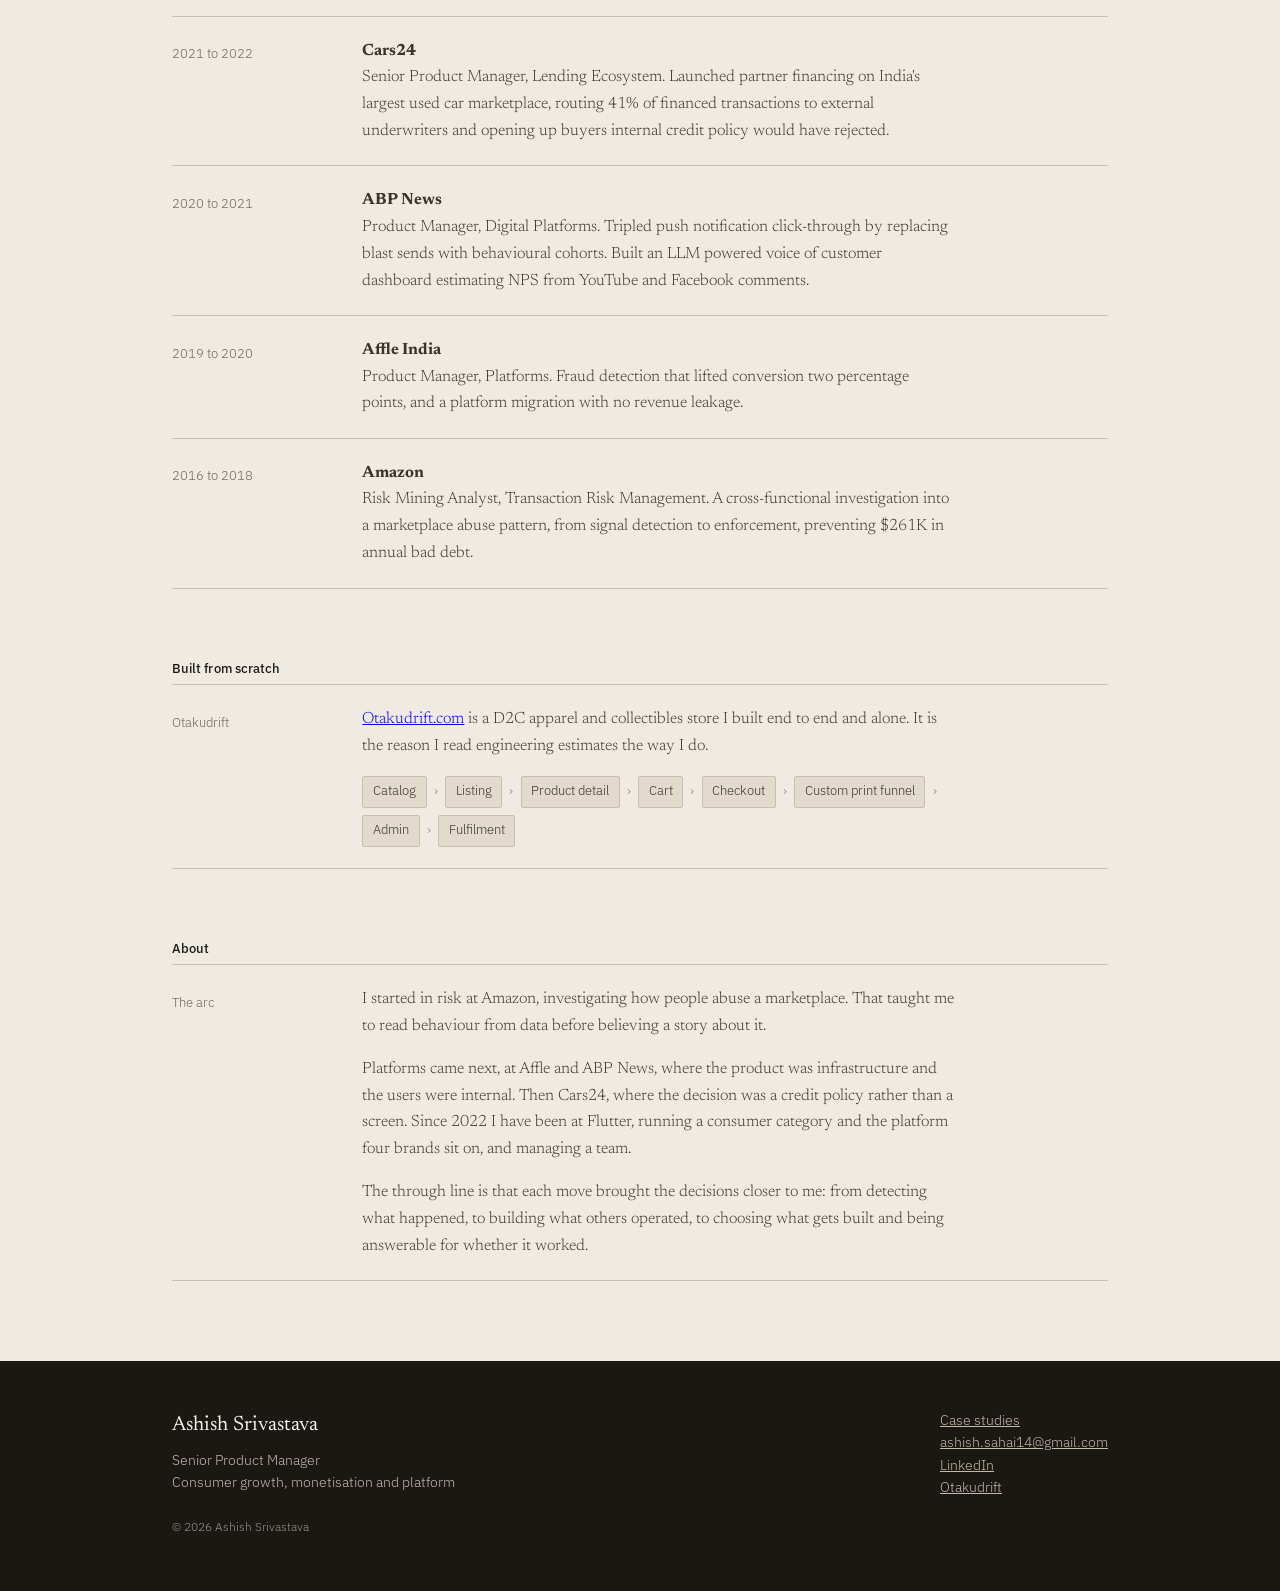
==== commit fe7db820: "changes_v2" ====
--- a/index.html
+++ b/index.html
@@ -4,422 +4,112 @@
 <meta charset="utf-8">
 <meta name="viewport" content="width=device-width, initial-scale=1">
 <title>Ashish Srivastava, senior product manager</title>
-<meta name="description" content="Case studies on consumer growth, monetisation and platform product work. Decisions, alternatives considered, and what the measurement showed.">
+<meta name="description" content="Case studies on consumer growth, monetisation and platform product work. The constraint, the decision, the alternatives considered, and what the measurement showed.">
+<meta property="og:title" content="Ashish Srivastava, senior product manager">
+<meta property="og:description" content="Case studies on consumer growth, monetisation and platform product work. The constraint, the decision, the alternatives considered, and what the measurement showed.">
+<meta property="og:type" content="website">
 <link rel="preconnect" href="https://fonts.googleapis.com">
 <link rel="preconnect" href="https://fonts.gstatic.com" crossorigin>
 <link href="https://fonts.googleapis.com/css2?family=Newsreader:ital,opsz,wght@0,6..72,300;0,6..72,400;0,6..72,500;1,6..72,300;1,6..72,400&family=IBM+Plex+Sans:wght@400;500&display=swap" rel="stylesheet">
-<style>
-:root{
-  --paper:#F0EBE2; --paper-deep:#E8E2D7; --block:#1B1712;
-  --ink:#1E1A16; --body:#3A342C; --muted:#6E655A;
-  --rule:#C9BFAF; --link:#1B4D5A; --highlight:#BFD9DB;
-  --on-block:#F7F3EC; --on-block-dim:#C4BAAC; --on-block-mute:#9C9184;
-  --serif:"Newsreader",Georgia,serif;
-  --sans:"IBM Plex Sans",system-ui,sans-serif;
-  --measure:36rem;
-}
-*{box-sizing:border-box}
-html{-webkit-text-size-adjust:100%}
-body{margin:0;background:var(--paper);color:var(--ink);
-  font-family:var(--serif);font-size:19px;line-height:1.64;font-weight:300;font-optical-sizing:auto}
-.wrap{max-width:62rem;margin:0 auto;padding:0 2.5rem}
-
-.band{background:var(--block);color:var(--on-block);padding:1.9rem 0 3.4rem}
-.mast{display:flex;justify-content:space-between;align-items:baseline;gap:2rem;flex-wrap:wrap;padding-bottom:3.2rem}
-.mast .name{font-family:var(--sans);font-size:.88rem;font-weight:500;color:var(--on-block);text-decoration:none}
-.mast nav{font-family:var(--sans);font-size:.83rem}
-.mast nav a{color:var(--on-block-mute);text-decoration:none;margin-left:1.5rem}
-.mast nav a:hover{color:var(--on-block);text-decoration:underline;text-underline-offset:3px}
-.band h1{font-family:var(--serif);font-weight:400;font-size:clamp(2.15rem,5.4vw,3.35rem);
-  line-height:1.06;letter-spacing:-.026em;margin:0 0 1.35rem;max-width:18ch;color:var(--on-block)}
-.band .standfirst{max-width:var(--measure);margin:0;color:var(--on-block-dim);font-size:1.02rem}
-.band .facts{font-family:var(--sans);font-size:.8rem;color:var(--on-block-mute);line-height:1.85;margin-top:1.6rem}
-.band .facts span{display:block}
-
-h2.section{font-family:var(--sans);font-size:.83rem;font-weight:500;color:var(--ink);margin:3.6rem 0 .3rem}
-.rows{border-bottom:1px solid var(--rule)}
-.row{display:grid;grid-template-columns:9rem 1fr;gap:2.2rem;padding:1.15rem 0;border-top:1px solid var(--rule)}
-.row .label{font-family:var(--sans);font-size:.78rem;line-height:1.5;color:var(--muted);padding-top:.4rem}
-.row .body{color:var(--body);font-size:1.01rem;max-width:var(--measure)}
-.row .body>*:first-child{margin-top:0}
-.row .body>*:last-child{margin-bottom:0}
-.row h3{font-family:var(--serif);font-weight:500;font-size:1.32rem;line-height:1.26;
-  letter-spacing:-.015em;margin:0 0 .45rem;color:var(--ink)}
-.row h3 a{color:var(--ink);text-decoration:none;box-shadow:inset 0 -.42rem 0 var(--highlight)}
-.row h3 a:hover{box-shadow:inset 0 -1.15rem 0 var(--highlight)}
-.row.draft h3{color:var(--muted);font-weight:400;font-style:italic}
-.status{display:block;font-family:var(--sans);font-size:.72rem;color:var(--muted);margin-top:.55rem}
-
-.article{padding:3.2rem 0 1rem}
-.prose{max-width:var(--measure)}
-.prose h2{font-family:var(--serif);font-weight:500;font-size:1.46rem;line-height:1.28;
-  letter-spacing:-.015em;margin:3rem 0 .85rem}
-.prose h2:first-of-type{margin-top:0}
-.prose p{margin:0 0 1.15rem;color:var(--body)}
-.prose ul{margin:0 0 1.3rem;padding-left:1.15rem;color:var(--body)}
-.prose li{margin-bottom:.55rem}
-.prose strong{font-weight:500;color:var(--ink)}
-.prose hr{border:0;border-top:1px solid var(--rule);margin:2.6rem 0}
-.prose a{color:var(--link)}
-.prose figure{margin:2.1rem 0}
-.prose figure img{display:block;width:100%;height:auto;border:1px solid var(--rule);background:#fff}
-.prose figcaption{font-family:var(--sans);font-size:.79rem;color:var(--muted);
-  line-height:1.65;max-width:30rem;margin-top:.65rem}
-@media (min-width:66rem){.prose figure{margin-left:-6rem;width:calc(100% + 6rem)}}
-
-footer{margin-top:4.5rem;background:var(--paper-deep);border-top:1px solid var(--rule);padding:2.1rem 0 3.6rem}
-footer .wrap{display:flex;justify-content:space-between;gap:1.5rem;flex-wrap:wrap;
-  font-family:var(--sans);font-size:.81rem;color:var(--muted)}
-footer a{color:var(--muted)}
-footer a:hover{color:var(--link)}
-a:focus-visible{outline:2px solid var(--link);outline-offset:3px}
-.band a:focus-visible{outline-color:var(--highlight)}
-
-@media (max-width:46rem){
-  body{font-size:18px}
-  .wrap{padding:0 1.4rem}
-  .band{padding:1.5rem 0 2.6rem}
-  .mast{padding-bottom:2.2rem}
-  .mast nav a{margin-left:0;margin-right:1.2rem}
-  .row{grid-template-columns:1fr;gap:.5rem;padding:1.2rem 0}
-  .row .label{padding-top:0}
-  .prose figure{width:100%;margin-left:0}
-}
-@media (prefers-reduced-motion:reduce){*{transition:none!important;animation:none!important}}
-
-.divider{background:var(--block);height:1px;margin:0}
-.backtop{font-family:var(--sans);font-size:.82rem;margin:2.6rem 0 0}
-.backtop a{color:var(--link)}
-
-</style>
+<link rel="stylesheet" href="style.css">
 </head>
-<body id="top">
-<header class="band">
+<body>
+<a class="skip" href="#main">Skip to content</a>
+<nav class="nav" aria-label="Primary">
   <div class="wrap">
-    <div class="mast">
-      <a class="name" href="#top">Ashish Srivastava</a>
-      <nav>
-        <a href="#case-studies">Case studies</a>
-        <a href="https://linkedin.com/in/ashishsrivastava">LinkedIn</a>
-        <a href="mailto:ashish.sahai14@gmail.com">Email</a>
-      </nav>
-    </div>
+    <a class="name" href="index.html">Ashish Srivastava</a>
+    <ul>
+      <li><a href="index.html#work" aria-current="page">Work</a></li>
+      <li><a href="index.html#thinking">Thinking</a></li>
+      <li><a href="index.html#about">About</a></li>
+      <li><a href="https://linkedin.com/in/ashishsrivastava">LinkedIn</a></li>
+      <li><a href="mailto:ashish.sahai14@gmail.com">Email</a></li>
+    </ul>
+  </div>
+</nav><header class="band" id="top">
+  <div class="wrap">
     <h1>Case studies from seven years of consumer product work.</h1>
-    <p class="standfirst">I'm a senior product manager at Flutter Entertainment, working on growth, monetisation and platform across India, the UK and Ireland. Each case study sets out the constraint, the decision I took, the alternatives I considered, and what the measurement showed.</p>
+    <p class="standfirst">I'm a senior product manager at Flutter Entertainment, working on consumer growth, monetisation and platform products across India, the UK and Ireland. Each case study focuses on the constraint, the decision I took, the alternatives I considered, and what the measurement showed &mdash; including the times it went against the decision.</p>
   </div>
-</header>
-
-<main>
-
+</header><main id="main">
 <div class="wrap">
 
-  <h2 class="section">Scope</h2>
-  <div class="rows">
-    <div class="row">
-      <div class="label">Category</div>
-      <div class="body"><p>I own a consumer category that has grown roughly 20x in monthly gross profit over three years, driven by repeat purchase rather than acquisition spend.</p></div>
+  <section aria-labelledby="scope-h">
+    <h2 class="section rise" id="scope-h">Scope</h2>
+    <div class="rows rise"><div class="row"><div class="label">Category</div><div class="body"><p>I own a consumer category that has grown roughly 20x in monthly gross profit over three years, driven by repeat purchase rather than acquisition spend.</p></div></div><div class="row"><div class="label">Platform</div><div class="body"><p>I set the vision for the multitenant platform that runs four consumer brands across India, the UK and Ireland from one codebase, and own the Junglee Rummy admin panel end to end, including its access management.</p></div></div><div class="row"><div class="label">Monetisation</div><div class="body"><p>After India's real money gaming ban removed the existing revenue model, I chose and sequenced the four models that replaced it: virtual currency, rewarded advertising, in-app purchases and the platform's first subscription.</p></div></div><div class="row"><div class="label">Leadership</div><div class="body"><p>I manage four product managers and two product analysts, and own the quarterly roadmap, prioritisation and experiment design across the portfolio.</p></div></div></div>
+  </section>
+
+  <section id="work" aria-labelledby="work-h">
+    <h2 class="section rise" id="work-h">Case studies</h2>
+    <p class="section-note rise">Four written up in full. The rest are in progress rather than summarised, because a thin case study is worse than none.</p>
+    <div class="rows rise"><div class="row study"><div class="label">Discovery<br>2024 to 2025</div><div class="body"><h3><a href="tournament-lobby-revamp.html">Tournament Lobby Revamp</a></h3><p>Rebuilding the tournament lobby on segment-level sorting and configurable merchandising, tested three ways so the personalisation layer could be measured apart from the card redesign.</p><p class="reveal"><span class="outcome">ARPU +7%, from the redesign rather than the personalisation</span><span>Discovery and ranking</span><span>2024 to 2025</span><span class="go">Read case study</span></p></div></div><div class="row study"><div class="label">Ranking<br>2024</div><div class="body"><h3><a href="tournament-recommendations.html">Tournament Recommendations</a></h3><p>A recommendation engine built on three separate persona logics rather than one model, including a route that inferred tournament affinity from a player's ring-game spend.</p><p class="reveal"><span class="outcome">Tournament NGR per user +7.3%, participation flat</span><span>Ranking and personalisation</span><span>2024</span><span class="go">Read case study</span></p></div></div><div class="row study"><div class="label">Acquisition<br>2024</div><div class="body"><h3><a href="tournament-ingress.html">Tournament Ingress</a></h3><p>Entry points into tournaments from the cash and practice surfaces players already used, including mid-game, and the restraints that kept an intrusive surface from damaging the game it sat on.</p><p class="reveal"><span class="outcome">Players doing both rose from about 35% to about 40%</span><span>Acquisition and lifecycle</span><span>2024</span><span class="go">Read case study</span></p></div></div><div class="row study"><div class="label">Gameplay<br>2024 to 2025</div><div class="body"><h3><a href="bot-perception.html">Bot Perception</a></h3><p>Players believed they were facing bots. They were facing registered players who never took their seat. Rebuilding tournament matchmaking rather than addressing the belief.</p><p class="reveal"><span class="outcome">Away instances in round one fell from 21.4% to 6.1%</span><span>Gameplay and matchmaking</span><span>2024 to 2025</span><span class="go">Read case study</span></p></div></div><div class="row draft"><div class="label">Monetisation</div><div class="body"><h3>F2P Revamp</h3><p>Sequencing virtual currency, rewarded advertising, in-app purchases and a first subscription after a national ban removed the revenue model. App openers becoming active users rose from 46% to 75%.<span class="status">In progress</span></p></div></div><div class="row draft"><div class="label">Growth</div><div class="body"><h3>Category Growth</h3><p>A three-year category strategy built on repeat purchase rather than acquisition spend, through lifecycle messaging, pricing and a promotions and offers engine.<span class="status">In progress</span></p></div></div><div class="row study"><div class="label">Lifecycle<br>2024</div><div class="body"><h3><a href="reactivation-on-live-signals.html">Reactivation on Live Signals</a></h3><p>Replacing scheduled ticket giveaways with incentives triggered by observed drop-off, deliberately delayed so the business does not pay for conversions that were already coming.</p><p class="reveal"><span class="outcome">Join success +1.33pp on users; ARPU +0.22% once outliers are treated</span><span>Lifecycle and incentives</span><span>2024</span><span class="go">Read case study</span></p></div></div><div class="row draft"><div class="label">Personalisation</div><div class="body"><h3>Recommendation Engine, ordering funnel</h3><p>A recommendation engine across the ordering funnel. Checkout success up 14.31 percentage points, purchases per user up 3.48, revenue per user up 9% at D7.<span class="status">In progress</span></p></div></div></div>
+  </section>
+
+  <section aria-labelledby="numbers-h">
+    <h2 class="section rise" id="numbers-h">A few numbers</h2>
+    <p class="section-note rise">Relative movement and rates only. Absolute revenue, customer counts and per-brand retention figures from a current or former employer do not appear on this site.</p>
+    <div class="figs rise"><div class="fig-row"><div class="n">20x</div><div class="d">Growth in monthly gross profit of the category I own, over three years</div></div><div class="fig-row"><div class="n">46% &rarr; 75%</div><div class="d">Share of app openers becoming active users, after monetisation was rebuilt</div></div><div class="fig-row"><div class="n">35% &rarr; 40%</div><div class="d">Share of players playing both tournaments and ring games, after new entry points</div></div><div class="fig-row"><div class="n">21.4% &rarr; 6.1%</div><div class="d">Away instances in round one, after tournament matchmaking was rebuilt</div></div><div class="fig-row"><div class="n">+14.31 pp</div><div class="d">Checkout success, from the recommendation engine on the ordering funnel</div></div><div class="fig-row"><div class="n">Over 1M</div><div class="d">Customers reached when two brands launched World Cup products in one campaign window</div></div></div>
+  </section>
+
+  <section id="thinking" aria-labelledby="think-h">
+    <h2 class="section rise" id="think-h">How I work</h2>
+    <p class="section-note rise">Five things the case studies below have taught me, rather than five things I believe in general.</p>
+    <div class="rows rise"><div class="essay"><h3>Instrument before intervening</h3><p>The tournament lobby was described as dated. The loss was in the sort and category tab logic. Complaints report an experience rather than diagnose it, and the gap between what people say is wrong and what the funnel says is wrong is usually where the work is.</p></div><div class="essay"><h3>Start from the constraint</h3><p>Regulation, inventory that expires, prize pools that run at a loss, and operations teams who have to configure the thing at four in the afternoon are not context around the product problem. They are the product problem, and a solution that ignores them is a solution to a different question.</p></div><div class="essay"><h3>Make the experiment able to disprove you</h3><p>The lobby test ran three paths rather than two so the expensive half of the build could be measured on its own. It showed that half contributed nothing to the primary metric. An experiment that can only confirm the team's preferred answer is a launch with extra steps.</p></div><div class="essay"><h3>Measure what a user stopped doing</h3><p>Every success metric on the lobby work pointed at tournaments. None measured what a player gave up to play one, and the substitution only surfaced because ring rake happened to sit on the guardrail list. Inside a product with competing surfaces, that belongs in the primary metric set.</p></div><div class="essay"><h3>Volume and value are different problems</h3><p>Three separate experiments moved revenue per user and left frequency flat. The one that moved participation did it by leaving the surface entirely and meeting players where they already were. Recognising which of the two a piece of work can actually move prevents claiming the wrong win.</p></div></div>
+  </section>
+
+  <section aria-labelledby="earlier-h">
+    <h2 class="section rise" id="earlier-h">Earlier work</h2>
+    <div class="rows rise"><div class="row"><div class="label">2022 to now</div><div class="body"><p><strong>Flutter Entertainment (Junglee Games)</strong><br>Senior Product Manager, Consumer Growth and Platform. Category strategy, the multitenant platform and its admin, monetisation after the ban, and a team of six.</p></div></div><div class="row"><div class="label">2021 to 2022</div><div class="body"><p><strong>Cars24</strong><br>Senior Product Manager, Lending Ecosystem. Launched partner financing on India's largest used car marketplace, routing 41% of financed transactions to external underwriters and opening up buyers internal credit policy would have rejected.</p></div></div><div class="row"><div class="label">2020 to 2021</div><div class="body"><p><strong>ABP News</strong><br>Product Manager, Digital Platforms. Tripled push notification click-through by replacing blast sends with behavioural cohorts. Built an LLM powered voice of customer dashboard estimating NPS from YouTube and Facebook comments.</p></div></div><div class="row"><div class="label">2019 to 2020</div><div class="body"><p><strong>Affle India</strong><br>Product Manager, Platforms. Fraud detection that lifted conversion two percentage points, and a platform migration with no revenue leakage.</p></div></div><div class="row"><div class="label">2016 to 2018</div><div class="body"><p><strong>Amazon</strong><br>Risk Mining Analyst, Transaction Risk Management. A cross-functional investigation into a marketplace abuse pattern, from signal detection to enforcement, preventing $261K in annual bad debt.</p></div></div></div>
+  </section>
+
+  <section aria-labelledby="built-h">
+    <h2 class="section rise" id="built-h">Built from scratch</h2>
+    <div class="rows rise">
+      <div class="row"><div class="label">Otakudrift</div><div class="body">
+        <p><a href="https://otakudrift.com">Otakudrift.com</a> is a D2C apparel and collectibles store I built end to end and alone. It is the reason I read engineering estimates the way I do.</p>
+        <p class="flow"><span>Catalog</span><i>&rsaquo;</i><span>Listing</span><i>&rsaquo;</i><span>Product detail</span><i>&rsaquo;</i><span>Cart</span><i>&rsaquo;</i><span>Checkout</span><i>&rsaquo;</i><span>Custom print funnel</span><i>&rsaquo;</i><span>Admin</span><i>&rsaquo;</i><span>Fulfilment</span></p>
+      </div></div>
     </div>
-    <div class="row">
-      <div class="label">Platform</div>
-      <div class="body"><p>I set the vision for the multitenant platform that runs four consumer brands across three markets off one codebase, and own the admin console the brand teams operate it through.</p></div>
+  </section>
+
+  <section id="about" aria-labelledby="about-h">
+    <h2 class="section rise" id="about-h">About</h2>
+    <div class="rows rise">
+      <div class="row"><div class="label">The arc</div><div class="body">
+        <p>I started in risk at Amazon, investigating how people abuse a marketplace. That taught me to read behaviour from data before believing a story about it.</p>
+        <p>Platforms came next, at Affle and ABP News, where the product was infrastructure and the users were internal. Then Cars24, where the decision was a credit policy rather than a screen. Since 2022 I have been at Flutter, running a consumer category and the platform four brands sit on, and managing a team.</p>
+        <p>The through line is that each move brought the decisions closer to me: from detecting what happened, to building what others operated, to choosing what gets built and being answerable for whether it worked.</p>
+      </div></div>
     </div>
-    <div class="row">
-      <div class="label">Monetisation</div>
-      <div class="body"><p>After India banned real money gaming, I chose and sequenced the four models that replaced the revenue the ban removed.</p></div>
+  </section>
+
+</div>
+</main><footer>
+  <div class="wrap">
+    <div>
+      <p class="fname">Ashish Srivastava</p>
+      <div>Senior Product Manager<br>Consumer growth, monetisation and platform</div>
+      <div class="small">&copy; 2026 Ashish Srivastava</div>
     </div>
-    <div class="row">
-      <div class="label">Team</div>
-      <div class="body"><p>I manage four product managers and two product analysts, and own the quarterly roadmap, prioritisation and experiment design across the portfolio.</p></div>
+    <div>
+      <div><a href="index.html#work">Case studies</a></div>
+      <div><a href="mailto:ashish.sahai14@gmail.com">ashish.sahai14@gmail.com</a></div>
+      <div><a href="https://linkedin.com/in/ashishsrivastava">LinkedIn</a></div>
+      <div><a href="https://otakudrift.com">Otakudrift</a></div>
     </div>
   </div>
-
-  <h2 class="section" id="case-studies">Case studies</h2>
-  <div class="rows">
-    <div class="row">
-      <div class="label">Discovery<br>2024 to 2025</div>
-      <div class="body">
-        <h3><a href="#tournament-lobby-revamp">Tournament Lobby Revamp</a></h3>
-        <p>A rebuild of the tournament lobby on cohort-aware ranking and configurable merchandising, tested across three paths to separate the effect of the personalisation layer from the card redesign.</p>
-      </div>
-    </div>
-    <div class="row draft">
-      <div class="label">Monetisation</div>
-      <div class="body">
-        <h3>F2P Revamp</h3>
-        <p>Selecting and sequencing four monetisation models under a regulatory constraint, after a national ban removed the existing revenue.<span class="status">In draft</span></p>
-      </div>
-    </div>
-    <div class="row draft">
-      <div class="label">Ranking</div>
-      <div class="body">
-        <h3>Recommendations</h3>
-        <p>Building a recommendation layer across the conversion funnel, and deciding what it should optimise for.<span class="status">In draft</span></p>
-      </div>
-    </div>
-    <div class="row draft">
-      <div class="label">Entry</div>
-      <div class="body">
-        <h3>Tournament Ingress</h3>
-        <p>The path between deciding to play and being seated, and where players fall out of it.<span class="status">In draft</span></p>
-      </div>
-    </div>
-    <div class="row draft">
-      <div class="label">Perception</div>
-      <div class="body">
-        <h3>Zombie Perception</h3>
-        <p>What players believed was happening in the product, and what the data showed was happening.<span class="status">In draft</span></p>
-      </div>
-    </div>
-  </div>
-
-  <h2 class="section">Experience</h2>
-  <div class="rows">
-    <div class="row">
-      <div class="label">2022 to now</div>
-      <div class="body"><p>Senior product manager, consumer growth and platform, Flutter Entertainment (Junglee Games).</p></div>
-    </div>
-    <div class="row">
-      <div class="label">2021 to 2022</div>
-      <div class="body"><p>Senior product manager, lending ecosystem, Cars24. Launched partner financing on India's largest used car marketplace.</p></div>
-    </div>
-    <div class="row">
-      <div class="label">2020 to 2021</div>
-      <div class="body"><p>Product manager, digital platforms, ABP News. Push notification targeting, and an LLM powered voice of customer dashboard feeding the newsroom.</p></div>
-    </div>
-    <div class="row">
-      <div class="label">2019 to 2020</div>
-      <div class="body"><p>Product manager, platforms, Affle India. Fraud detection, and a platform migration with no revenue leakage.</p></div>
-    </div>
-    <div class="row">
-      <div class="label">2016 to 2018</div>
-      <div class="body"><p>Risk mining analyst, transaction risk management, Amazon. Marketplace abuse investigation.</p></div>
-    </div>
-  </div>
-
-  <h2 class="section">Notes on figures</h2>
-  <div class="rows">
-    <div class="row">
-      <div class="label">Normalisation</div>
-      <div class="body"><p>Relative movement only, so multiples and percentage point changes rather than absolute revenue, customer counts or per-brand retention rates. Screenshots have player handles, balances and promotional codes redacted.</p></div>
-    </div>
-    <div class="row">
-      <div class="label">Attribution</div>
-      <div class="body"><p>Each case study states what I owned and what partner teams owned. Where a conclusion is my reading of the data rather than something the analysis stated outright, it is marked as such.</p></div>
-    </div>
-  </div>
-
-</div>
-
-</main>
-
-<header class="band" id="tournament-lobby-revamp">
-  <div class="wrap">
-    <h1>Tournament Lobby Revamp</h1>
-    <p class="standfirst">Rebuilding the tournament lobby on cohort-aware ranking and configurable merchandising, and designing the test that separated what the personalisation actually contributed from what the redesign contributed on its own.</p>
-    <div class="facts"><span>Flutter Entertainment (Junglee Games)</span><span>Senior Product Manager, Consumer Growth and Platform</span><span>2024 to 2025</span></div>
-  </div>
-</header>
-
-<main class="article"><div class="wrap"><div class="prose">
-<h2>The calls</h2>
-<p>Six decisions carried this project. The measurement afterwards told me which
-of them were right.</p>
-<ul>
-<li><strong>Instrument the funnel before changing anything visual.</strong> The complaint was
-  that the lobby felt dated. The loss was in the sort and category tab logic.</li>
-<li><strong>Rank by cohort, not by individual.</strong> Less sophisticated than per-player
-  ranking, and legible to the operations team who had to configure it under
-  time pressure.</li>
-<li><strong>Put the merchandising logic in operations tooling rather than in the
-  client.</strong> Tournament inventory turns over constantly and campaign calendars
-  move faster than release trains.</li>
-<li><strong>Keep featured placements under human control.</strong> A guaranteed-prize series
-  launch is a commercial event with a date; no ranking model was going to infer
-  that it mattered this Thursday.</li>
-<li><strong>Restructure the join flow conditional</strong> so the cash path shows when a player
-  has no valid ticket and the ticket path shows only when they do.</li>
-<li><strong>Test it three ways, not two</strong> — full build, redesign only, control — which
-  meant the experiment could show the expensive half of my own work was
-  unnecessary.</li>
-</ul>
-<p><strong>Scope.</strong> I owned the specification, the segmentation model, the experiment
-design and the metric set, and ran the analysis with the product analyst on my
-team. Design and engineering were partner teams.</p>
-<!-- TODO Ashish: add engineering team size and the design partner's function.
-Being precise about what you did not do is what makes the rest credible. -->
-
-<p><strong>Reading the numbers.</strong> ARPU is average revenue per user. NGR-T is net gaming
-revenue from tournaments, negative across every path because guaranteed prize
-pools exceed rake. The first experiment read at D21, the second at D7 on a
-D4-matured cohort. The first ran on the lowest-value player segment only, and
-the second had a treatment group roughly a tenth the size of control. Both are
-real limits on how far these results generalise.</p>
-<h2>The situation</h2>
-<p>Every session that ends with a player at a table starts with someone looking at
-the lobby. That list was identical for everyone: registered tournaments first,
-then highlighted ones, then open-for-registration by start time, then closed,
-completed, cancelled. Chronological and sensible, and the same for a regular who
-plays the same three tournaments every evening as for someone who has never
-entered one.</p>
-<p>Writing the specification, we separated players four ways: deep tournament
-history and clear preferences; thin history and visible confusion about entry
-fees, prize structures and the jargon; entirely new to the platform; and a large
-group of committed cash-game players with almost no tournament affinity.</p>
-<p>One order, four different jobs to be done.</p>
-<figure><img alt="Lobby wireframes showing four different segment layouts side by side" src="[data-uri]"><figcaption>The same surface specified four ways. A new player gets a learn-how-to-play
-prompt where a series player gets a leaderboard opt-in. The structure holds;
-the ordering and the prompts change.</figcaption></figure>
-<h2>The constraint</h2>
-<p>A lobby is a ranking surface wearing the costume of a landing page, and it can
-only be in one order at a time.</p>
-<p>Three things made it harder than ranking usually is. Inventory is perishable, so
-a recommendation that was right ten minutes ago points at something the player
-can no longer join. The economics differ by tournament, so promoting what
-players most want is not the same as filling what the business most needs
-filled. And tournaments compete with ring games inside the same app, which means
-every player moved into one may be a player moved out of something else.</p>
-<h2>Building the merchandising into operations tooling</h2>
-<p>This was the structural decision and the one I would defend hardest.</p>
-<p>A bundle became a first-class entity in the admin: featured bundles pinned to the
-top of the lobby, tab bundles in a horizontal strip below. Tournament templates
-map to bundles. A rules engine decides, per segment and inside a time window,
-which bundles appear and in what order, with real-time segments fed from the
-audience platform. No rule for a template and it falls back to the default sort.</p>
-<p>The alternative was building the ranking into the client. That would have been
-faster to ship once and slower every time afterwards. Operations needed to change
-the lobby on the day of a series launch, not in the next release.</p>
-<h2>What I turned down</h2>
-<p><strong>Per-player personalisation.</strong> The more sophisticated answer, and I did not
-build it. Cohorts were legible to the people configuring them, degraded
-gracefully for players with no history, and fit the release window.</p>
-<p><strong>A visual redesign on its own.</strong> Faster to ship, easier to sell internally, and
-it would have left the sort order untouched. What the test later found does not
-change that reasoning, though it does complicate it.</p>
-<p><strong>Letting the rules engine own the whole surface.</strong> Featured placements stayed
-manual for commercial reasons.</p>
-<!-- TODO Ashish: was there a fourth? The spec raised the custom tab cap from 10
-to 20 to cover more segments. If there was an argument about how many segments
-operations could realistically maintain, that is the governance question every
-rules engine eventually meets, and worth a paragraph. -->
-
-<h2>Designing the test so it could fail</h2>
-<p>We ran three paths rather than two.</p>
-<ul>
-<li><strong>Path 1</strong> — the full build: revamped lobby, featured cards, bundles, segment
-  rules</li>
-<li><strong>Path 2</strong> — the same card redesign and join flow, featured cards removed</li>
-<li><strong>Control</strong> — the existing lobby</li>
-</ul>
-<p>Path 2 exists because someone asked what the featured card was worth on its own.
-Adding it meant the experiment could return a result that made half my build
-redundant. It did.</p>
-<figure><img alt="Control, Path 1 and Path 2 side by side on device" src="[data-uri]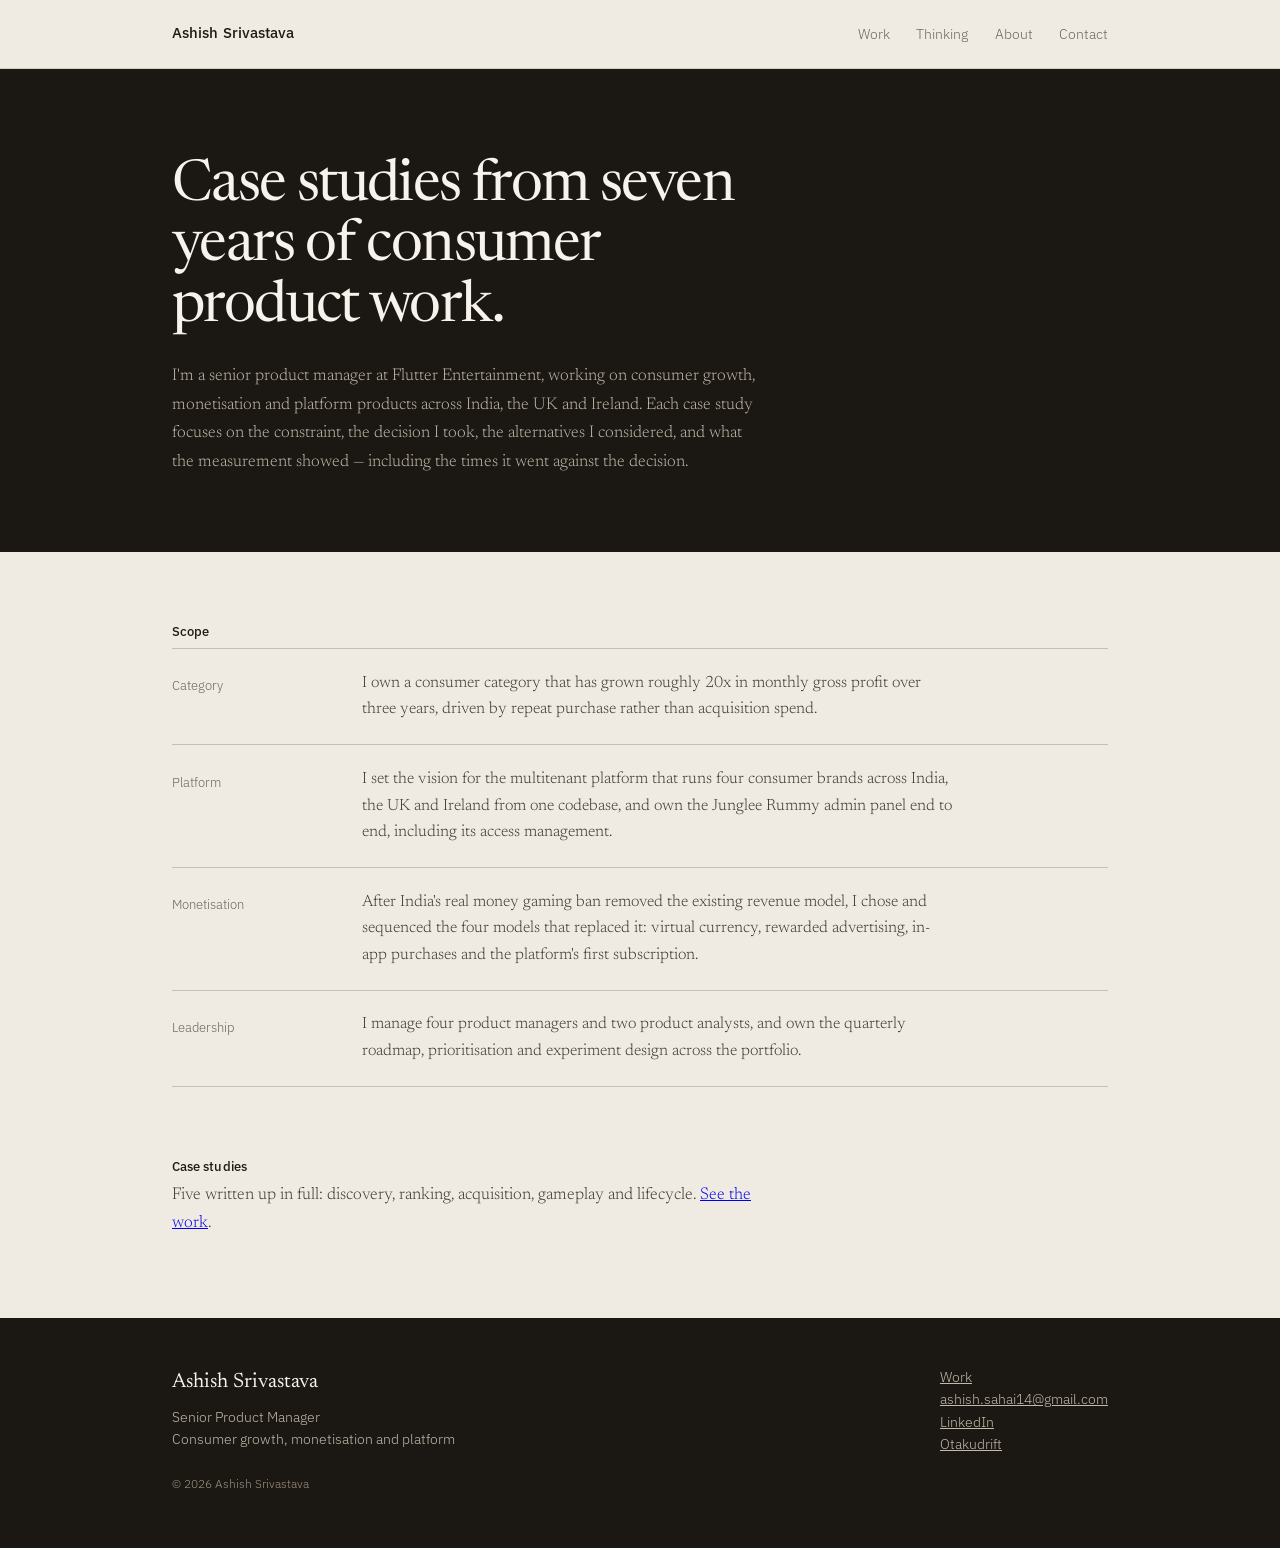
==== commit 016a84b0: "Add files via upload" ====
--- a/index.html
+++ b/index.html
@@ -4,10 +4,9 @@
 <meta charset="utf-8">
 <meta name="viewport" content="width=device-width, initial-scale=1">
 <title>Ashish Srivastava, senior product manager</title>
-<meta name="description" content="Case studies on consumer growth, monetisation and platform product work. The constraint, the decision, the alternatives considered, and what the measurement showed.">
+<meta name="description" content="Case studies on consumer growth, monetisation and platform product work.">
 <meta property="og:title" content="Ashish Srivastava, senior product manager">
-<meta property="og:description" content="Case studies on consumer growth, monetisation and platform product work. The constraint, the decision, the alternatives considered, and what the measurement showed.">
-<meta property="og:type" content="website">
+<meta property="og:description" content="Case studies on consumer growth, monetisation and platform product work.">
 <link rel="preconnect" href="https://fonts.googleapis.com">
 <link rel="preconnect" href="https://fonts.gstatic.com" crossorigin>
 <link href="https://fonts.googleapis.com/css2?family=Newsreader:ital,opsz,wght@0,6..72,300;0,6..72,400;0,6..72,500;1,6..72,300;1,6..72,400&family=IBM+Plex+Sans:wght@400;500&display=swap" rel="stylesheet">
@@ -19,72 +18,22 @@
   <div class="wrap">
     <a class="name" href="index.html">Ashish Srivastava</a>
     <ul>
-      <li><a href="index.html#work" aria-current="page">Work</a></li>
-      <li><a href="index.html#thinking">Thinking</a></li>
-      <li><a href="index.html#about">About</a></li>
-      <li><a href="https://linkedin.com/in/ashishsrivastava">LinkedIn</a></li>
-      <li><a href="mailto:ashish.sahai14@gmail.com">Email</a></li>
+      <li><a href="work.html">Work</a></li>
+      <li><a href="thinking.html">Thinking</a></li>
+      <li><a href="about.html">About</a></li>
+      <li><a href="contact.html">Contact</a></li>
     </ul>
   </div>
-</nav><header class="band" id="top">
+</nav><header class="band">
   <div class="wrap">
+    
     <h1>Case studies from seven years of consumer product work.</h1>
     <p class="standfirst">I'm a senior product manager at Flutter Entertainment, working on consumer growth, monetisation and platform products across India, the UK and Ireland. Each case study focuses on the constraint, the decision I took, the alternatives I considered, and what the measurement showed &mdash; including the times it went against the decision.</p>
   </div>
-</header><main id="main">
-<div class="wrap">
-
-  <section aria-labelledby="scope-h">
+</header><main id="main"><div class="wrap"><section aria-labelledby="scope-h">
     <h2 class="section rise" id="scope-h">Scope</h2>
     <div class="rows rise"><div class="row"><div class="label">Category</div><div class="body"><p>I own a consumer category that has grown roughly 20x in monthly gross profit over three years, driven by repeat purchase rather than acquisition spend.</p></div></div><div class="row"><div class="label">Platform</div><div class="body"><p>I set the vision for the multitenant platform that runs four consumer brands across India, the UK and Ireland from one codebase, and own the Junglee Rummy admin panel end to end, including its access management.</p></div></div><div class="row"><div class="label">Monetisation</div><div class="body"><p>After India's real money gaming ban removed the existing revenue model, I chose and sequenced the four models that replaced it: virtual currency, rewarded advertising, in-app purchases and the platform's first subscription.</p></div></div><div class="row"><div class="label">Leadership</div><div class="body"><p>I manage four product managers and two product analysts, and own the quarterly roadmap, prioritisation and experiment design across the portfolio.</p></div></div></div>
-  </section>
-
-  <section id="work" aria-labelledby="work-h">
-    <h2 class="section rise" id="work-h">Case studies</h2>
-    <p class="section-note rise">Four written up in full. The rest are in progress rather than summarised, because a thin case study is worse than none.</p>
-    <div class="rows rise"><div class="row study"><div class="label">Discovery<br>2024 to 2025</div><div class="body"><h3><a href="tournament-lobby-revamp.html">Tournament Lobby Revamp</a></h3><p>Rebuilding the tournament lobby on segment-level sorting and configurable merchandising, tested three ways so the personalisation layer could be measured apart from the card redesign.</p><p class="reveal"><span class="outcome">ARPU +7%, from the redesign rather than the personalisation</span><span>Discovery and ranking</span><span>2024 to 2025</span><span class="go">Read case study</span></p></div></div><div class="row study"><div class="label">Ranking<br>2024</div><div class="body"><h3><a href="tournament-recommendations.html">Tournament Recommendations</a></h3><p>A recommendation engine built on three separate persona logics rather than one model, including a route that inferred tournament affinity from a player's ring-game spend.</p><p class="reveal"><span class="outcome">Tournament NGR per user +7.3%, participation flat</span><span>Ranking and personalisation</span><span>2024</span><span class="go">Read case study</span></p></div></div><div class="row study"><div class="label">Acquisition<br>2024</div><div class="body"><h3><a href="tournament-ingress.html">Tournament Ingress</a></h3><p>Entry points into tournaments from the cash and practice surfaces players already used, including mid-game, and the restraints that kept an intrusive surface from damaging the game it sat on.</p><p class="reveal"><span class="outcome">Players doing both rose from about 35% to about 40%</span><span>Acquisition and lifecycle</span><span>2024</span><span class="go">Read case study</span></p></div></div><div class="row study"><div class="label">Gameplay<br>2024 to 2025</div><div class="body"><h3><a href="bot-perception.html">Bot Perception</a></h3><p>Players believed they were facing bots. They were facing registered players who never took their seat. Rebuilding tournament matchmaking rather than addressing the belief.</p><p class="reveal"><span class="outcome">Away instances in round one fell from 21.4% to 6.1%</span><span>Gameplay and matchmaking</span><span>2024 to 2025</span><span class="go">Read case study</span></p></div></div><div class="row draft"><div class="label">Monetisation</div><div class="body"><h3>F2P Revamp</h3><p>Sequencing virtual currency, rewarded advertising, in-app purchases and a first subscription after a national ban removed the revenue model. App openers becoming active users rose from 46% to 75%.<span class="status">In progress</span></p></div></div><div class="row draft"><div class="label">Growth</div><div class="body"><h3>Category Growth</h3><p>A three-year category strategy built on repeat purchase rather than acquisition spend, through lifecycle messaging, pricing and a promotions and offers engine.<span class="status">In progress</span></p></div></div><div class="row study"><div class="label">Lifecycle<br>2024</div><div class="body"><h3><a href="reactivation-on-live-signals.html">Reactivation on Live Signals</a></h3><p>Replacing scheduled ticket giveaways with incentives triggered by observed drop-off, deliberately delayed so the business does not pay for conversions that were already coming.</p><p class="reveal"><span class="outcome">Join success +1.33pp on users; ARPU +0.22% once outliers are treated</span><span>Lifecycle and incentives</span><span>2024</span><span class="go">Read case study</span></p></div></div><div class="row draft"><div class="label">Personalisation</div><div class="body"><h3>Recommendation Engine, ordering funnel</h3><p>A recommendation engine across the ordering funnel. Checkout success up 14.31 percentage points, purchases per user up 3.48, revenue per user up 9% at D7.<span class="status">In progress</span></p></div></div></div>
-  </section>
-
-  <section aria-labelledby="numbers-h">
-    <h2 class="section rise" id="numbers-h">A few numbers</h2>
-    <p class="section-note rise">Relative movement and rates only. Absolute revenue, customer counts and per-brand retention figures from a current or former employer do not appear on this site.</p>
-    <div class="figs rise"><div class="fig-row"><div class="n">20x</div><div class="d">Growth in monthly gross profit of the category I own, over three years</div></div><div class="fig-row"><div class="n">46% &rarr; 75%</div><div class="d">Share of app openers becoming active users, after monetisation was rebuilt</div></div><div class="fig-row"><div class="n">35% &rarr; 40%</div><div class="d">Share of players playing both tournaments and ring games, after new entry points</div></div><div class="fig-row"><div class="n">21.4% &rarr; 6.1%</div><div class="d">Away instances in round one, after tournament matchmaking was rebuilt</div></div><div class="fig-row"><div class="n">+14.31 pp</div><div class="d">Checkout success, from the recommendation engine on the ordering funnel</div></div><div class="fig-row"><div class="n">Over 1M</div><div class="d">Customers reached when two brands launched World Cup products in one campaign window</div></div></div>
-  </section>
-
-  <section id="thinking" aria-labelledby="think-h">
-    <h2 class="section rise" id="think-h">How I work</h2>
-    <p class="section-note rise">Five things the case studies below have taught me, rather than five things I believe in general.</p>
-    <div class="rows rise"><div class="essay"><h3>Instrument before intervening</h3><p>The tournament lobby was described as dated. The loss was in the sort and category tab logic. Complaints report an experience rather than diagnose it, and the gap between what people say is wrong and what the funnel says is wrong is usually where the work is.</p></div><div class="essay"><h3>Start from the constraint</h3><p>Regulation, inventory that expires, prize pools that run at a loss, and operations teams who have to configure the thing at four in the afternoon are not context around the product problem. They are the product problem, and a solution that ignores them is a solution to a different question.</p></div><div class="essay"><h3>Make the experiment able to disprove you</h3><p>The lobby test ran three paths rather than two so the expensive half of the build could be measured on its own. It showed that half contributed nothing to the primary metric. An experiment that can only confirm the team's preferred answer is a launch with extra steps.</p></div><div class="essay"><h3>Measure what a user stopped doing</h3><p>Every success metric on the lobby work pointed at tournaments. None measured what a player gave up to play one, and the substitution only surfaced because ring rake happened to sit on the guardrail list. Inside a product with competing surfaces, that belongs in the primary metric set.</p></div><div class="essay"><h3>Volume and value are different problems</h3><p>Three separate experiments moved revenue per user and left frequency flat. The one that moved participation did it by leaving the surface entirely and meeting players where they already were. Recognising which of the two a piece of work can actually move prevents claiming the wrong win.</p></div></div>
-  </section>
-
-  <section aria-labelledby="earlier-h">
-    <h2 class="section rise" id="earlier-h">Earlier work</h2>
-    <div class="rows rise"><div class="row"><div class="label">2022 to now</div><div class="body"><p><strong>Flutter Entertainment (Junglee Games)</strong><br>Senior Product Manager, Consumer Growth and Platform. Category strategy, the multitenant platform and its admin, monetisation after the ban, and a team of six.</p></div></div><div class="row"><div class="label">2021 to 2022</div><div class="body"><p><strong>Cars24</strong><br>Senior Product Manager, Lending Ecosystem. Launched partner financing on India's largest used car marketplace, routing 41% of financed transactions to external underwriters and opening up buyers internal credit policy would have rejected.</p></div></div><div class="row"><div class="label">2020 to 2021</div><div class="body"><p><strong>ABP News</strong><br>Product Manager, Digital Platforms. Tripled push notification click-through by replacing blast sends with behavioural cohorts. Built an LLM powered voice of customer dashboard estimating NPS from YouTube and Facebook comments.</p></div></div><div class="row"><div class="label">2019 to 2020</div><div class="body"><p><strong>Affle India</strong><br>Product Manager, Platforms. Fraud detection that lifted conversion two percentage points, and a platform migration with no revenue leakage.</p></div></div><div class="row"><div class="label">2016 to 2018</div><div class="body"><p><strong>Amazon</strong><br>Risk Mining Analyst, Transaction Risk Management. A cross-functional investigation into a marketplace abuse pattern, from signal detection to enforcement, preventing $261K in annual bad debt.</p></div></div></div>
-  </section>
-
-  <section aria-labelledby="built-h">
-    <h2 class="section rise" id="built-h">Built from scratch</h2>
-    <div class="rows rise">
-      <div class="row"><div class="label">Otakudrift</div><div class="body">
-        <p><a href="https://otakudrift.com">Otakudrift.com</a> is a D2C apparel and collectibles store I built end to end and alone. It is the reason I read engineering estimates the way I do.</p>
-        <p class="flow"><span>Catalog</span><i>&rsaquo;</i><span>Listing</span><i>&rsaquo;</i><span>Product detail</span><i>&rsaquo;</i><span>Cart</span><i>&rsaquo;</i><span>Checkout</span><i>&rsaquo;</i><span>Custom print funnel</span><i>&rsaquo;</i><span>Admin</span><i>&rsaquo;</i><span>Fulfilment</span></p>
-      </div></div>
-    </div>
-  </section>
-
-  <section id="about" aria-labelledby="about-h">
-    <h2 class="section rise" id="about-h">About</h2>
-    <div class="rows rise">
-      <div class="row"><div class="label">The arc</div><div class="body">
-        <p>I started in risk at Amazon, investigating how people abuse a marketplace. That taught me to read behaviour from data before believing a story about it.</p>
-        <p>Platforms came next, at Affle and ABP News, where the product was infrastructure and the users were internal. Then Cars24, where the decision was a credit policy rather than a screen. Since 2022 I have been at Flutter, running a consumer category and the platform four brands sit on, and managing a team.</p>
-        <p>The through line is that each move brought the decisions closer to me: from detecting what happened, to building what others operated, to choosing what gets built and being answerable for whether it worked.</p>
-      </div></div>
-    </div>
-  </section>
-
-</div>
-</main><footer>
+  </section><section><h2 class="section rise">Case studies</h2><p class="lede rise">Five written up in full: discovery, ranking, acquisition, gameplay and lifecycle. <a href="work.html">See the work</a>.</p></section></div></main><footer>
   <div class="wrap">
     <div>
       <p class="fname">Ashish Srivastava</p>
@@ -92,7 +41,7 @@
       <div class="small">&copy; 2026 Ashish Srivastava</div>
     </div>
     <div>
-      <div><a href="index.html#work">Case studies</a></div>
+      <div><a href="work.html">Work</a></div>
       <div><a href="mailto:ashish.sahai14@gmail.com">ashish.sahai14@gmail.com</a></div>
       <div><a href="https://linkedin.com/in/ashishsrivastava">LinkedIn</a></div>
       <div><a href="https://otakudrift.com">Otakudrift</a></div>
@@ -102,9 +51,7 @@
 (function(){
   var reduce = window.matchMedia('(prefers-reduced-motion: reduce)').matches;
   var els = document.querySelectorAll('.rise');
-  if (reduce || !('IntersectionObserver' in window)) {
-    els.forEach(function(e){e.classList.add('in');}); return;
-  }
+  if (reduce || !('IntersectionObserver' in window)) { els.forEach(function(e){e.classList.add('in');}); return; }
   var io = new IntersectionObserver(function(en){
     en.forEach(function(e){ if(e.isIntersecting){ e.target.classList.add('in'); io.unobserve(e.target); } });
   }, {rootMargin:'0px 0px -8% 0px', threshold:0.05});
--- a/style.css
+++ b/style.css
@@ -218,3 +218,35 @@
   .pager{grid-template-columns:1fr;gap:0}
   .pager .next{text-align:left;border-left:0;padding-left:0;border-top:1px solid var(--rule)}
 }
+
+
+/* ---------- sparse work index ---------- */
+.lede{max-width:var(--measure);color:var(--body);font-size:1.06rem;margin:0 0 1rem}
+.worklist{margin:2.5rem 0 0}
+.work-item{border-top:1px solid var(--rule);padding:2.4rem 0}
+.worklist .work-item:last-child{border-bottom:1px solid var(--rule)}
+.work-item .meta{font-family:var(--sans);font-size:.78rem;color:var(--muted);
+  margin:0 0 .7rem;display:flex;gap:1.3rem;flex-wrap:wrap}
+.work-item h3{font-family:var(--serif);font-weight:400;
+  font-size:clamp(1.6rem,3.2vw,2.15rem);line-height:1.16;letter-spacing:-.022em;
+  margin:0 0 .8rem}
+.work-item h3 a{color:var(--ink);text-decoration:none;
+  box-shadow:inset 0 -.1rem 0 var(--rule);transition:box-shadow .22s ease}
+.work-item:hover h3 a{box-shadow:inset 0 -.55rem 0 var(--highlight)}
+.work-item p{max-width:var(--measure);color:var(--body);margin:0 0 1rem;font-size:1.04rem}
+.work-item .more{font-family:var(--sans);font-size:.85rem;color:var(--link);
+  text-decoration:none;border-bottom:1px solid var(--rule)}
+.work-item:hover .more{border-bottom-color:var(--link)}
+.work-item .outcome{font-family:var(--sans);font-size:.82rem;color:var(--muted);
+  margin:0 0 1rem}
+
+/* ---------- contact ---------- */
+.contact{max-width:var(--measure)}
+.contact p{font-size:1.06rem;color:var(--body)}
+.contact .lines{border-top:1px solid var(--rule);margin-top:2rem}
+.contact .lines div{border-bottom:1px solid var(--rule);padding:1.1rem 0;
+  display:grid;grid-template-columns:9.5rem 1fr;gap:2.4rem;
+  font-family:var(--sans);font-size:.95rem}
+.contact .lines span{font-size:.79rem;color:var(--muted)}
+.contact .lines a{color:var(--link)}
+@media (max-width:48rem){.contact .lines div{grid-template-columns:1fr;gap:.3rem}}
